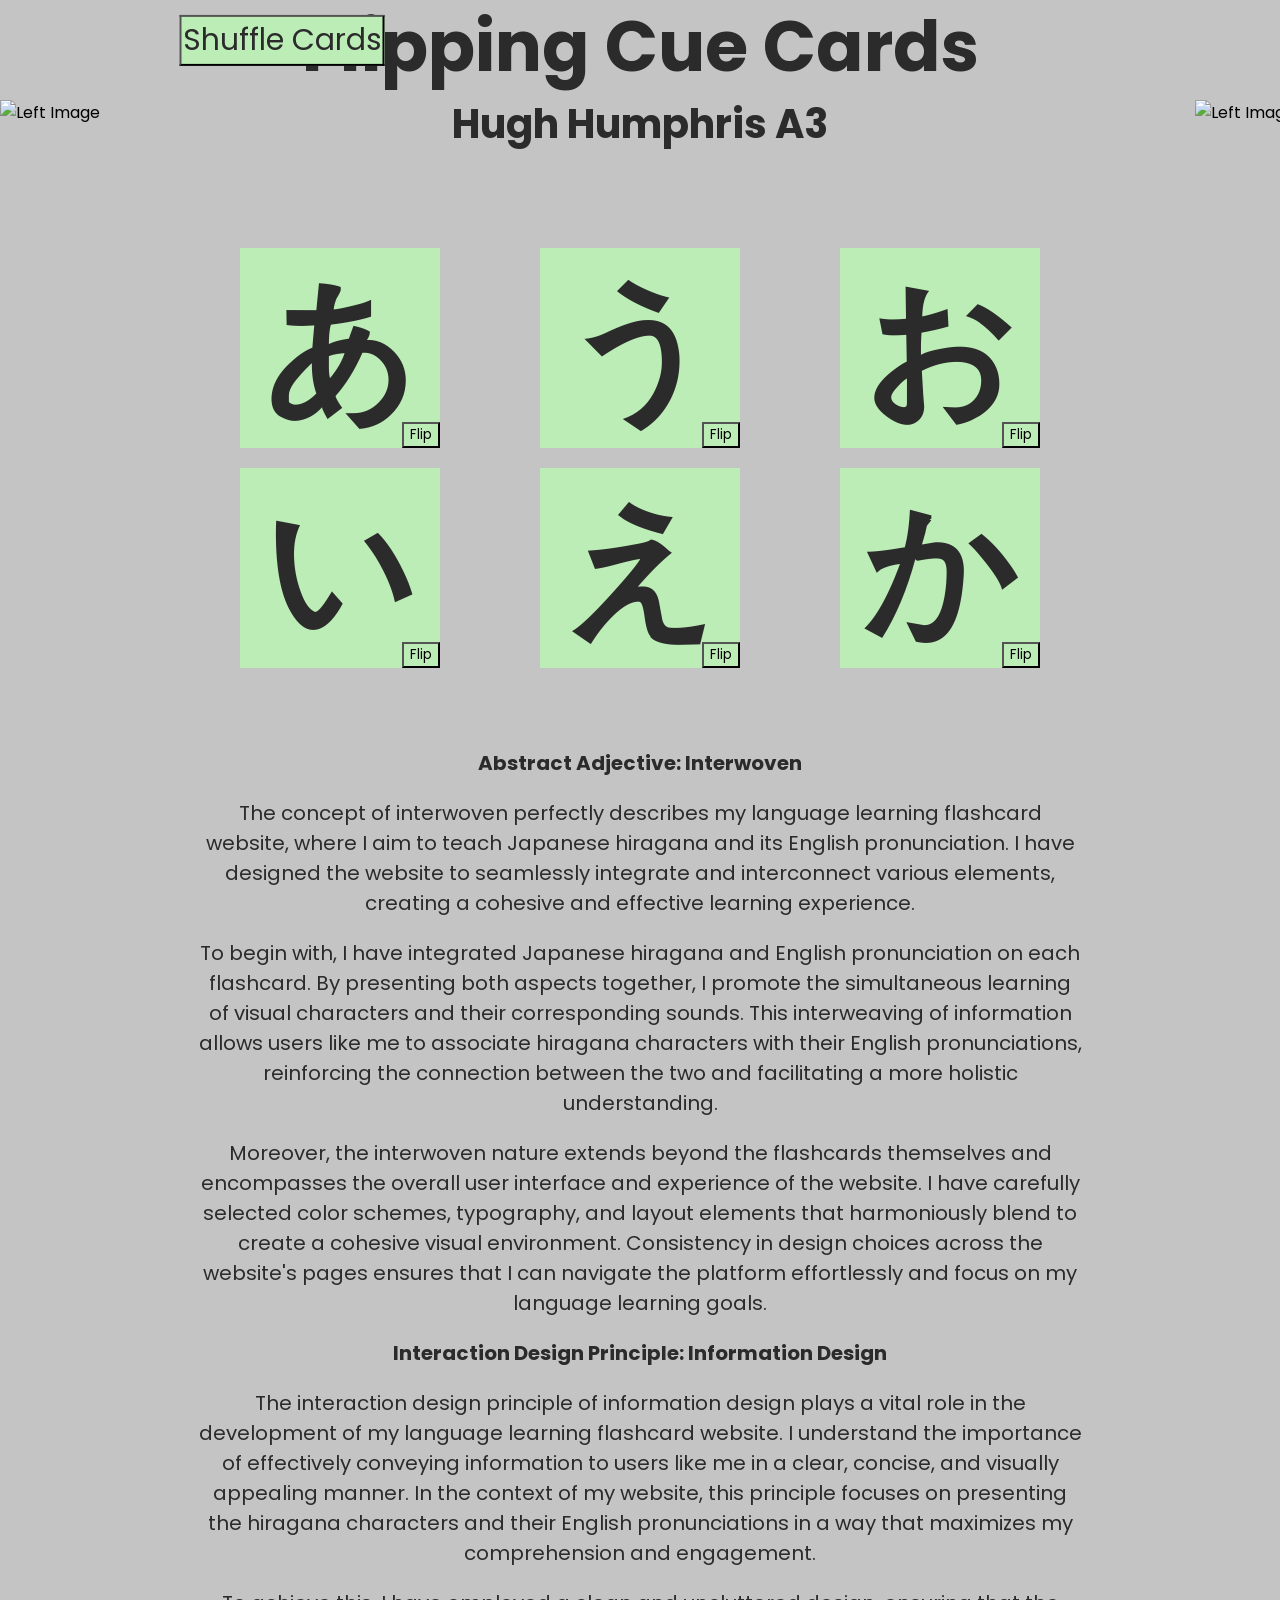
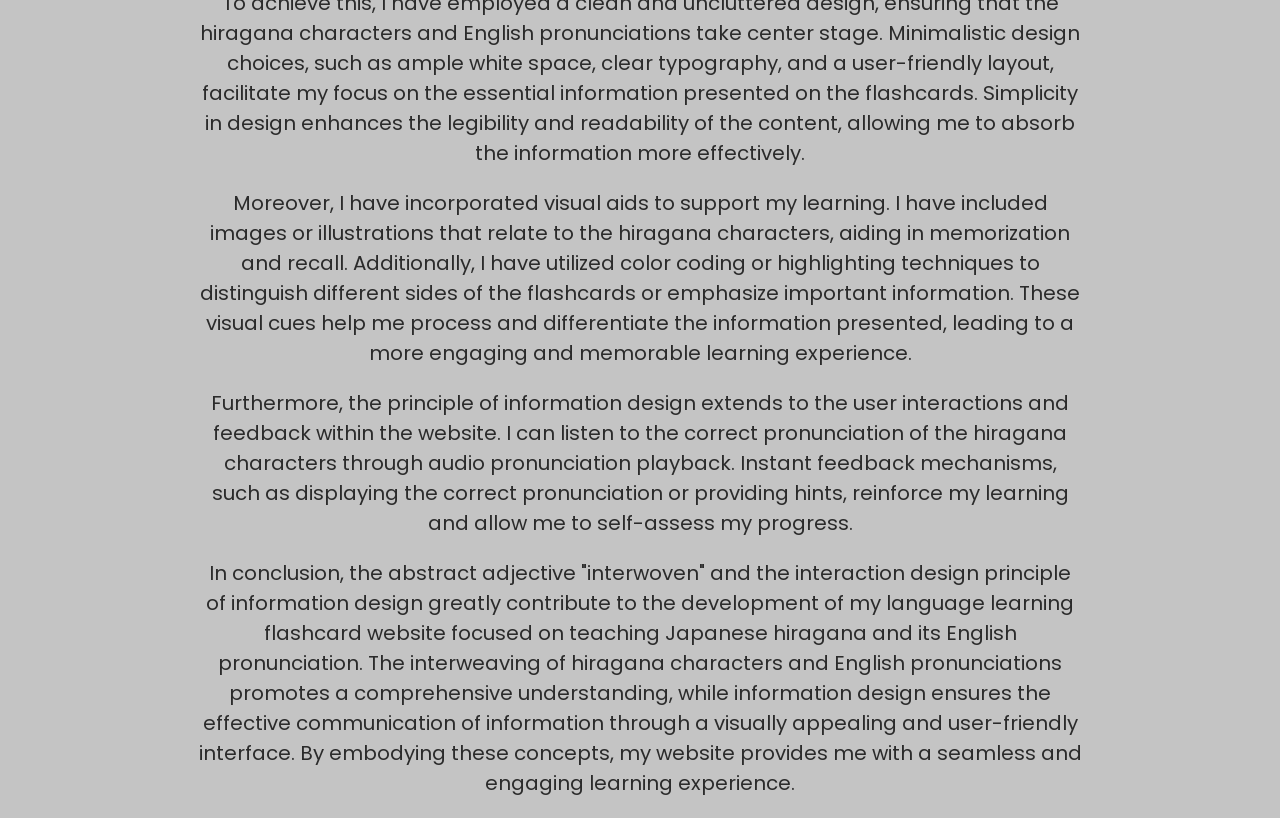
==== index.html @ 1605b075 "Add files via upload" ====
<!DOCTYPE html>
<html>
<head>
  <title>Flipping Cue Cards</title>
  <link rel="stylesheet" type="text/css" href="style.css">
  <link href="https://fonts.googleapis.com/css2?family=Poppins:wght@300;400;500;600;700&display=swap" rel="stylesheet">
</head>
<body>
  <h1 class="title">Flipping Cue Cards</h1>
  <h2 class="subtitle">Hugh Humphris A3</h2>
  <div class="container">
    <div class="column">
      <div class="card">
        <div class="front">
          <h1>あ</h1>
          <button class="showAnswerButton" onclick="flipCard(this)">Flip</button>
        </div>
        <div class="back">
          <h2>A</h2>
          <p>“ah”	Soft A sound, as the “a” in “father.”</p>
          <button class="showAnswerButton" onclick="flipCard(this)">Flip</button>
        </div>
      </div>
      <div class="card">
        <div class="front">
          <h1>い</h1>
          <button class="showAnswerButton" onclick="flipCard(this)">Flip</button>
        </div>
        <div class="back">
          <h2>i </h2>
          <p>“ee”	Long E sound, “ee” in “meet.”</p>
          <button class="showAnswerButton" onclick="flipCard(this)">Flip</button>
        </div>
      </div>
    </div>
    <div class="column">
      <div class="card">
        <div class="front">
          <h1>う</h1>
          <button class="showAnswerButton" onclick="flipCard(this)">Flip</button>
        </div>
        <div class="back">
          <h2>U</h2>
          <p>“oo”	Double O sound, as the “oo” in “boot.”</p>
          <button class="showAnswerButton" onclick="flipCard(this)">Flip</button>
        </div>
      </div>
      <div class="card">
        <div class="front">
          <h1>え</h1>
          <button class="showAnswerButton" onclick="flipCard(this)">Flip</button>
        </div>
        <div class="back">
          <h2>E</h2>
          <p>“eh”	Short E sound</p>
          <button class="showAnswerButton" onclick="flipCard(this)">Flip</button>
        </div>
      </div>
    </div>
    <div class="column">
      <div class="card">
        <div class="front">
          <h1>お</h1>
          <button class="showAnswerButton" onclick="flipCard(this)">Flip</button>
        </div>
        <div class="back">
          <h2>O</h2>
          <p>“oh”	Long O sound, as the “o” in “boat.”</p>
          <button class="showAnswerButton" onclick="flipCard(this)">Flip</button>
        </div>
      </div>
    
      <div class="card">
        <div class="front">
          <h1>か</h1>
          <button class="showAnswerButton" onclick="flipCard(this)">Flip</button>
        </div>
        <div class="back">
          <h2>KA</h2>
          <p>“kah”	“Ca” in “cause”</p>
          <button class="showAnswerButton" onclick="flipCard(this)">Flip</button>
        </div>
      </div>
    </div>
  </div>
  <button id="shuffleButton">Shuffle Cards</button>

  <!-- images were not apearing so i send them to a private discord server and then used the links to show the image-->
  <img id="left-image" src="https://media.discordapp.net/attachments/973468025489608704/1110389261364121600/BamboL.png?width=153&height=674" alt="Left Image">
  <img id="right-image" src="https://cdn.discordapp.com/attachments/973468025489608704/1112975078024564776/BamboR.png" alt="Left Image">

  <p>
    <strong>Abstract Adjective: Interwoven</strong>
  </p>
  
  <p>
    The concept of interwoven perfectly describes my language learning flashcard website, where I aim to teach Japanese hiragana and its English pronunciation. I have designed the website to seamlessly integrate and interconnect various elements, creating a cohesive and effective learning experience.
  </p>
  
  <p>
    To begin with, I have integrated Japanese hiragana and English pronunciation on each flashcard. By presenting both aspects together, I promote the simultaneous learning of visual characters and their corresponding sounds. This interweaving of information allows users like me to associate hiragana characters with their English pronunciations, reinforcing the connection between the two and facilitating a more holistic understanding.
  </p>
  
  <p>
    Moreover, the interwoven nature extends beyond the flashcards themselves and encompasses the overall user interface and experience of the website. I have carefully selected color schemes, typography, and layout elements that harmoniously blend to create a cohesive visual environment. Consistency in design choices across the website's pages ensures that I can navigate the platform effortlessly and focus on my language learning goals.
  </p>
  
  <p>
    <strong>Interaction Design Principle: Information Design</strong>
  </p>
  
  <p>
    The interaction design principle of information design plays a vital role in the development of my language learning flashcard website. I understand the importance of effectively conveying information to users like me in a clear, concise, and visually appealing manner. In the context of my website, this principle focuses on presenting the hiragana characters and their English pronunciations in a way that maximizes my comprehension and engagement.
  </p>
  
  <p>
    To achieve this, I have employed a clean and uncluttered design, ensuring that the hiragana characters and English pronunciations take center stage. Minimalistic design choices, such as ample white space, clear typography, and a user-friendly layout, facilitate my focus on the essential information presented on the flashcards. Simplicity in design enhances the legibility and readability of the content, allowing me to absorb the information more effectively.
  </p>
  
  <p>
    Moreover, I have incorporated visual aids to support my learning. I have included images or illustrations that relate to the hiragana characters, aiding in memorization and recall. Additionally, I have utilized color coding or highlighting techniques to distinguish different sides of the flashcards or emphasize important information. These visual cues help me process and differentiate the information presented, leading to a more engaging and memorable learning experience.
  </p>
  
  <p>
    Furthermore, the principle of information design extends to the user interactions and feedback within the website. I can listen to the correct pronunciation of the hiragana characters through audio pronunciation playback. Instant feedback mechanisms, such as displaying the correct pronunciation or providing hints, reinforce my learning and allow me to self-assess my progress.
  </p>
  
  <p>
    In conclusion, the abstract adjective "interwoven" and the interaction design principle of information design greatly contribute to the development of my language learning flashcard website focused on teaching Japanese hiragana and its English pronunciation. The interweaving of hiragana characters and English pronunciations promotes a comprehensive understanding, while information design ensures the effective communication of information through a visually appealing and user-friendly interface. By embodying these concepts, my website provides me with a seamless and engaging learning experience.
  </p>
  
  
  <script src="script.js"></script>
 
</body>
</html>
---- style.css ----
.title {
  font-size: 70px;
  color: #2b2b2b;
  font-family: 'Poppins', sans-serif;
}
.subtitle {
  font-size: 40px;
  color: #2b2b2b;
  font-family: 'Poppins', sans-serif;
}

h1 {
  text-align: center;
  font-size: 150px;
  display: flex;
  justify-content: center;
  align-items: center;
  line-height: 0.01; 
}


p {
  color: #2b2b2b;
  text-align: center;
  font-size: 20px;
  padding: 0 15%;
}


  .title, .subtitle {
    text-align: center;
  }
  body {
    background-color: #c4c4c4;
    font-family: 'Poppins', sans-serif;
  }
  
  .container {
    display: flex;
    justify-content: center;
    align-items: center;
    height: 60vh;
  }

  
  .column {
    display: flex;
    flex-direction: column;
    justify-content: center;
    align-items: center;
    margin: 0 50px;
  }

  .card {
    width: 200px;
    height: 200px;
    perspective: 1000px;
    margin: 10px 0;
    text-align: center;
    color: #2b2b2b;
    position: relative;
  }
  
  .front, .back {
    position: absolute;
    width: 100%;
    height: 100%;
    backface-visibility: hidden;
    transition: transform 0.6s;
  }
  
  .front {
    background-color: #bcedb6;
    transform: rotateY(0deg);
  }
  
  .back {
    background-color: #709fb0;
    transform: rotateY(180deg);
    position: absolute; /* Add this line to position the back side */
    top: 0;
    left: 0;
  }
  .flipped .front {
    transform: rotateY(180deg);
  }
  
  
  .flipped .back {
    transform: rotateY(0deg);
  }

  #shuffleButton {
    font-family: 'Poppins', sans-serif;
    font-size: 30px;
    padding: 1px 1px;
    background-color: #bcedb6;
    color: #2b2b2b;
    position: fixed;
    top: 20px;
    left: 200px;
    transform: translate(-10%, -10%);
    z-index: 999;
  }
 
  

  .showAnswerButton {
    font-family: 'Poppins', sans-serif;
    position: absolute;
    bottom: 0; 
    right: 0; 
    background-color: transparent;
  }


  /*
  Card Flipping Inspiration:
  Video Tutorial: https://www.youtube.com/watch?v=Lc6wyl1KdOc
  Author: [Coding Journey]
  */

  #left-image {
    position: fixed;
    left: 0;
    top: 100px;
    z-index: -1; /* Ensures the image stays behind everything else */
  }

  #right-image {
    position: fixed;
    right: -15px;
    top: 100px;
    z-index: -1; /* Ensures the image stays behind everything else */
  }
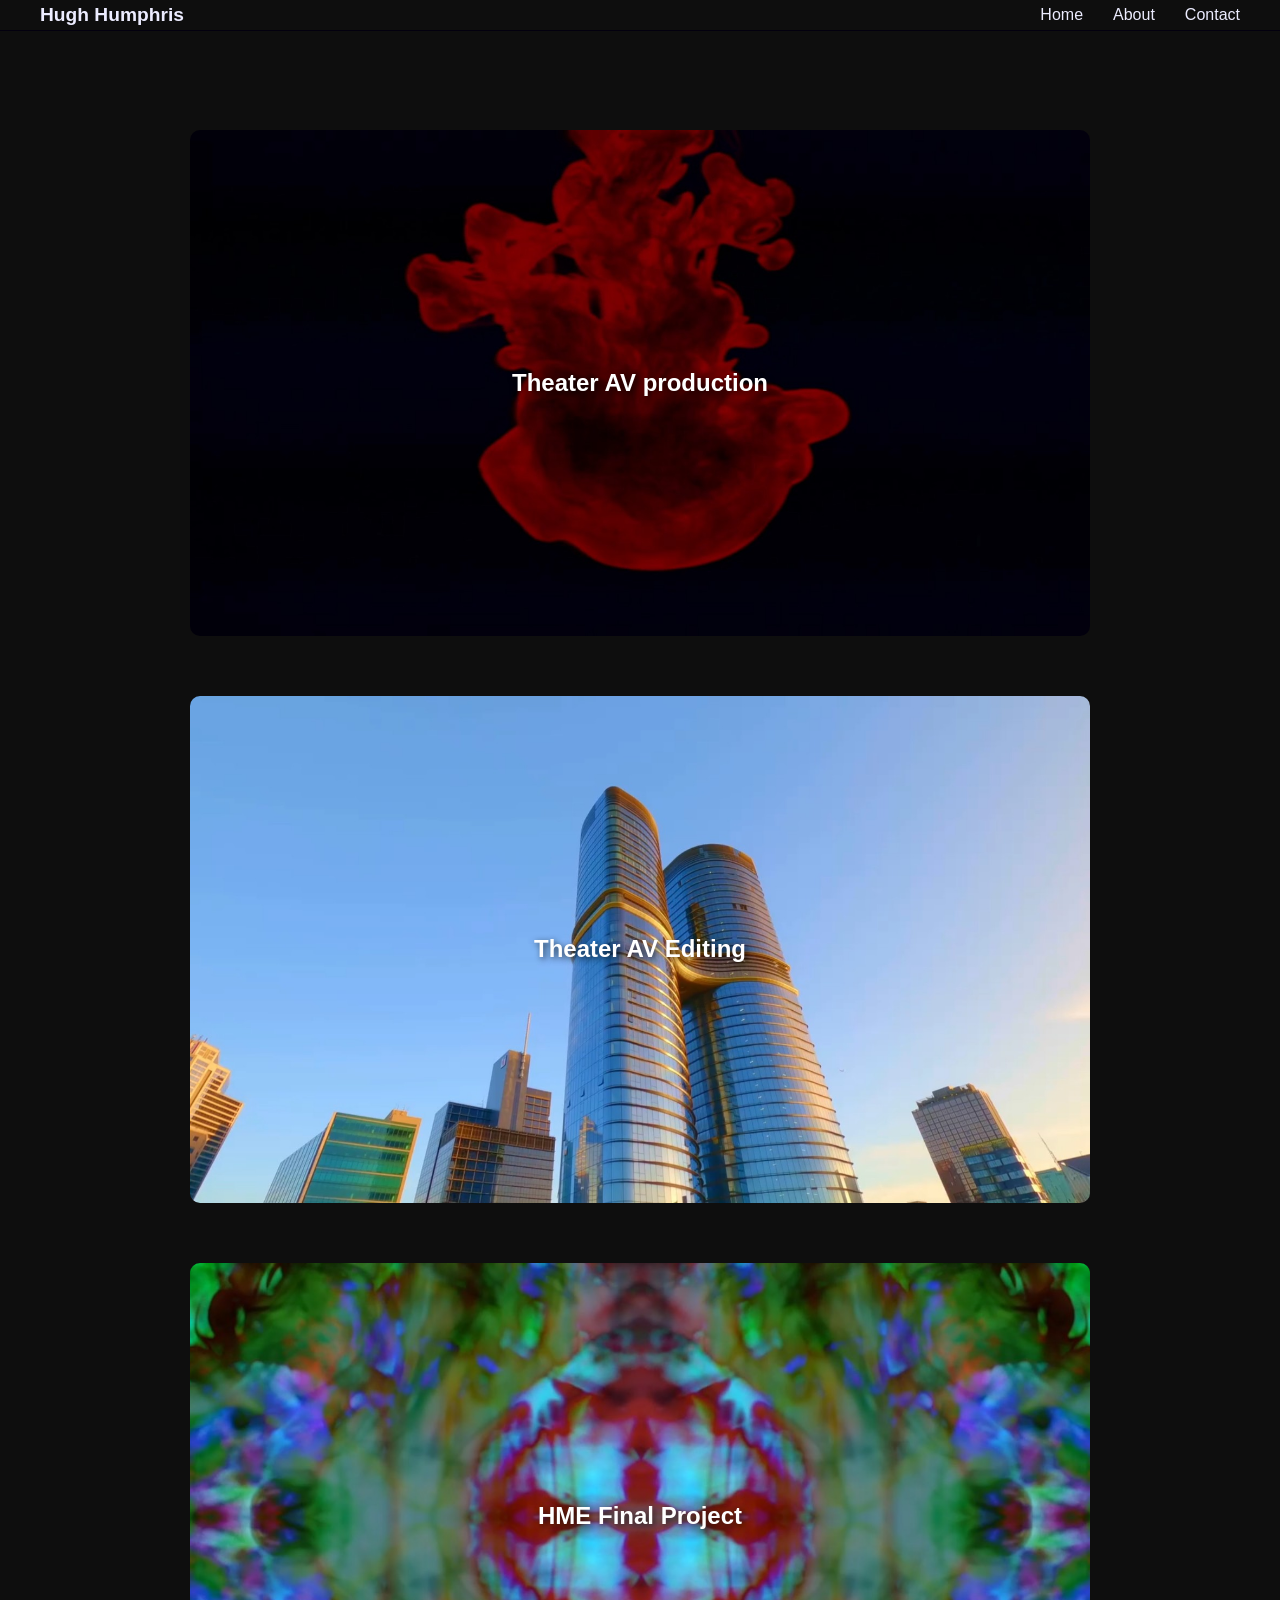
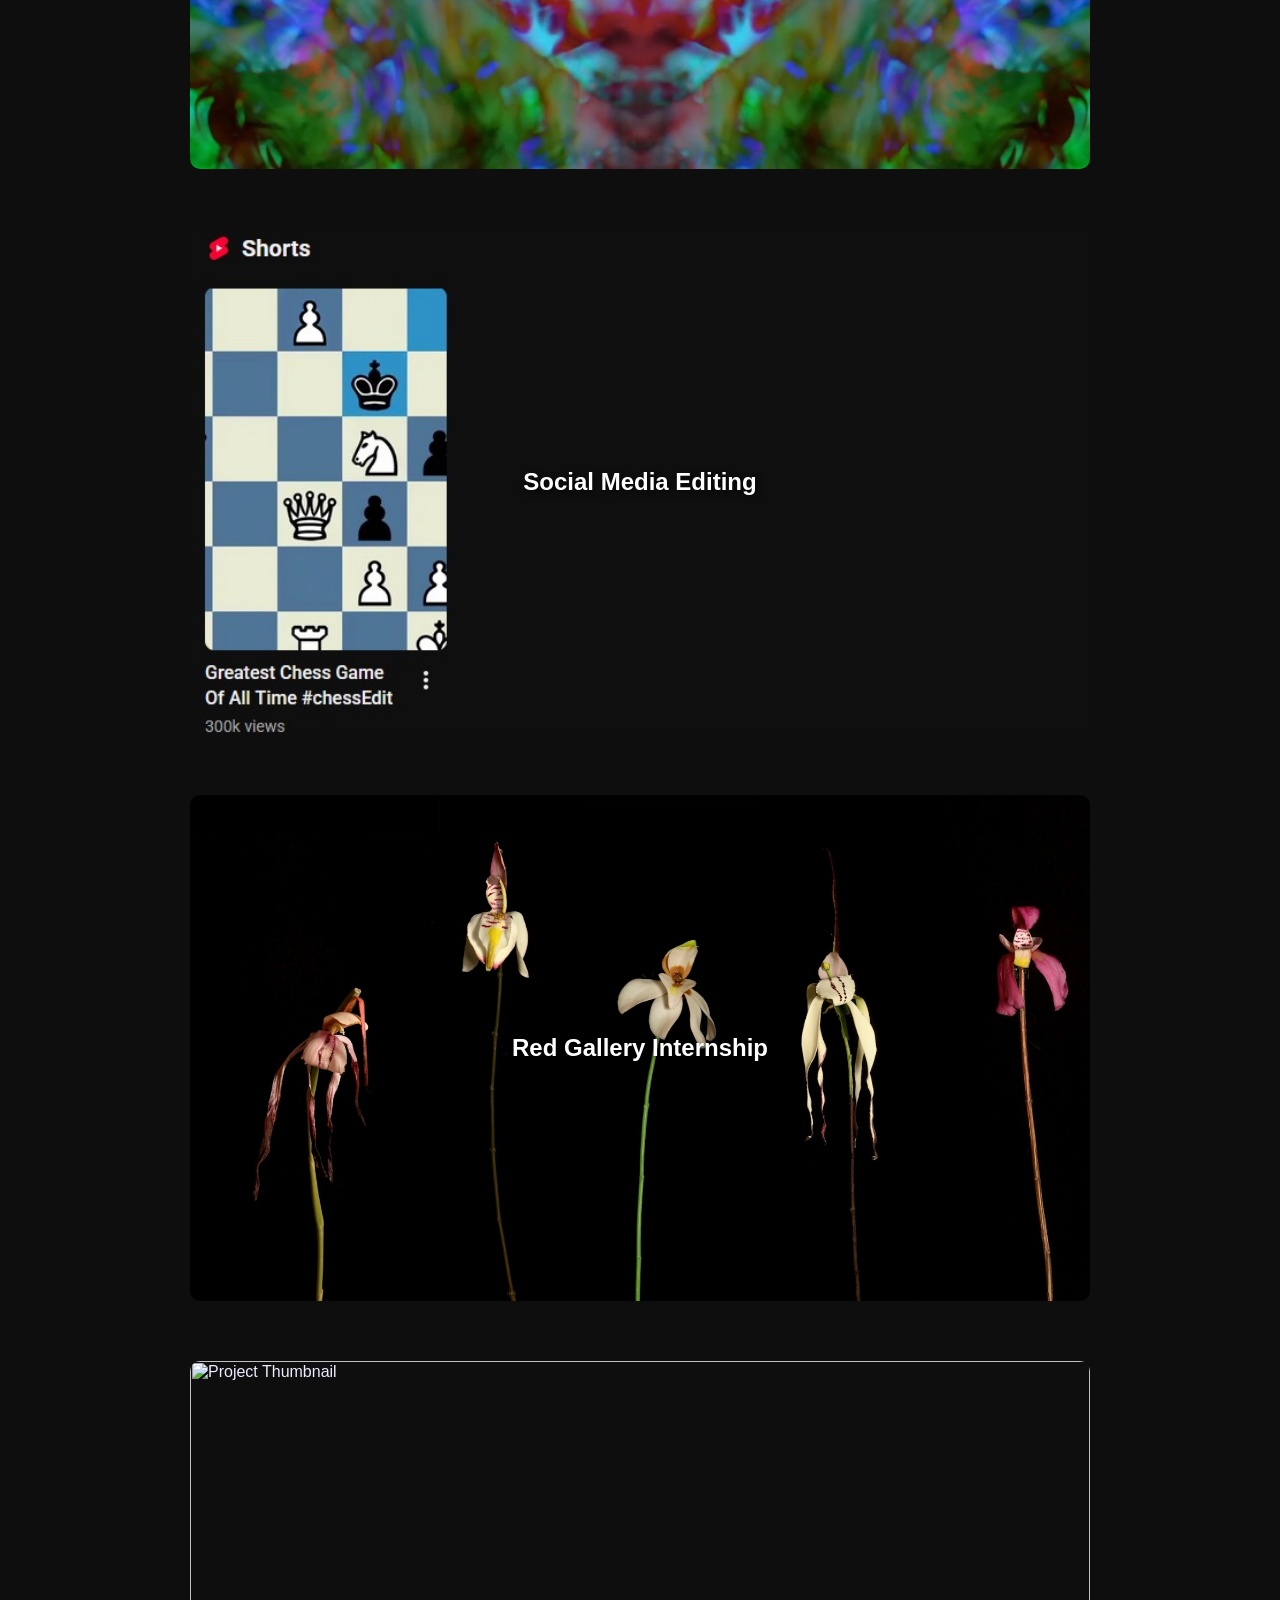
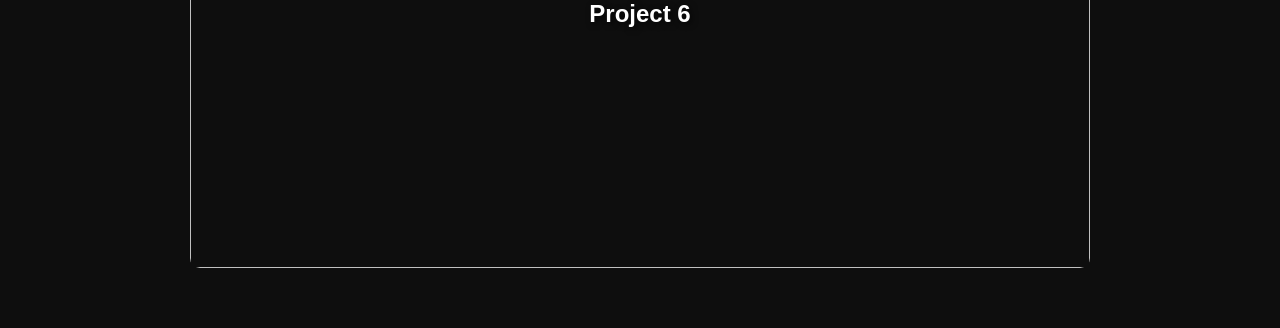
==== commit 9af88328: "Add files via upload" ====
--- a/index.html
+++ b/index.html
@@ -1,136 +1,128 @@
-<!DOCTYPE html>
-<html>
-<head>
-  <title>Flipping Cue Cards</title>
-  <link rel="stylesheet" type="text/css" href="style.css">
-  <link href="https://fonts.googleapis.com/css2?family=Poppins:wght@300;400;500;600;700&display=swap" rel="stylesheet">
-</head>
-<body>
-  <h1 class="title">Flipping Cue Cards</h1>
-  <h2 class="subtitle">Hugh Humphris A3</h2>
-  <div class="container">
-    <div class="column">
-      <div class="card">
-        <div class="front">
-          <h1>あ</h1>
-          <button class="showAnswerButton" onclick="flipCard(this)">Flip</button>
-        </div>
-        <div class="back">
-          <h2>A</h2>
-          <p>“ah”	Soft A sound, as the “a” in “father.”</p>
-          <button class="showAnswerButton" onclick="flipCard(this)">Flip</button>
-        </div>
-      </div>
-      <div class="card">
-        <div class="front">
-          <h1>い</h1>
-          <button class="showAnswerButton" onclick="flipCard(this)">Flip</button>
-        </div>
-        <div class="back">
-          <h2>i </h2>
-          <p>“ee”	Long E sound, “ee” in “meet.”</p>
-          <button class="showAnswerButton" onclick="flipCard(this)">Flip</button>
-        </div>
-      </div>
-    </div>
-    <div class="column">
-      <div class="card">
-        <div class="front">
-          <h1>う</h1>
-          <button class="showAnswerButton" onclick="flipCard(this)">Flip</button>
-        </div>
-        <div class="back">
-          <h2>U</h2>
-          <p>“oo”	Double O sound, as the “oo” in “boot.”</p>
-          <button class="showAnswerButton" onclick="flipCard(this)">Flip</button>
-        </div>
-      </div>
-      <div class="card">
-        <div class="front">
-          <h1>え</h1>
-          <button class="showAnswerButton" onclick="flipCard(this)">Flip</button>
-        </div>
-        <div class="back">
-          <h2>E</h2>
-          <p>“eh”	Short E sound</p>
-          <button class="showAnswerButton" onclick="flipCard(this)">Flip</button>
-        </div>
-      </div>
-    </div>
-    <div class="column">
-      <div class="card">
-        <div class="front">
-          <h1>お</h1>
-          <button class="showAnswerButton" onclick="flipCard(this)">Flip</button>
-        </div>
-        <div class="back">
-          <h2>O</h2>
-          <p>“oh”	Long O sound, as the “o” in “boat.”</p>
-          <button class="showAnswerButton" onclick="flipCard(this)">Flip</button>
-        </div>
-      </div>
-    
-      <div class="card">
-        <div class="front">
-          <h1>か</h1>
-          <button class="showAnswerButton" onclick="flipCard(this)">Flip</button>
-        </div>
-        <div class="back">
-          <h2>KA</h2>
-          <p>“kah”	“Ca” in “cause”</p>
-          <button class="showAnswerButton" onclick="flipCard(this)">Flip</button>
-        </div>
-      </div>
-    </div>
-  </div>
-  <button id="shuffleButton">Shuffle Cards</button>
-
-  <!-- images were not apearing so i send them to a private discord server and then used the links to show the image-->
-  <img id="left-image" src="https://media.discordapp.net/attachments/973468025489608704/1110389261364121600/BamboL.png?width=153&height=674" alt="Left Image">
-  <img id="right-image" src="https://cdn.discordapp.com/attachments/973468025489608704/1112975078024564776/BamboR.png" alt="Left Image">
-
-  <p>
-    <strong>Abstract Adjective: Interwoven</strong>
-  </p>
-  
-  <p>
-    The concept of interwoven perfectly describes my language learning flashcard website, where I aim to teach Japanese hiragana and its English pronunciation. I have designed the website to seamlessly integrate and interconnect various elements, creating a cohesive and effective learning experience.
-  </p>
-  
-  <p>
-    To begin with, I have integrated Japanese hiragana and English pronunciation on each flashcard. By presenting both aspects together, I promote the simultaneous learning of visual characters and their corresponding sounds. This interweaving of information allows users like me to associate hiragana characters with their English pronunciations, reinforcing the connection between the two and facilitating a more holistic understanding.
-  </p>
-  
-  <p>
-    Moreover, the interwoven nature extends beyond the flashcards themselves and encompasses the overall user interface and experience of the website. I have carefully selected color schemes, typography, and layout elements that harmoniously blend to create a cohesive visual environment. Consistency in design choices across the website's pages ensures that I can navigate the platform effortlessly and focus on my language learning goals.
-  </p>
-  
-  <p>
-    <strong>Interaction Design Principle: Information Design</strong>
-  </p>
-  
-  <p>
-    The interaction design principle of information design plays a vital role in the development of my language learning flashcard website. I understand the importance of effectively conveying information to users like me in a clear, concise, and visually appealing manner. In the context of my website, this principle focuses on presenting the hiragana characters and their English pronunciations in a way that maximizes my comprehension and engagement.
-  </p>
-  
-  <p>
-    To achieve this, I have employed a clean and uncluttered design, ensuring that the hiragana characters and English pronunciations take center stage. Minimalistic design choices, such as ample white space, clear typography, and a user-friendly layout, facilitate my focus on the essential information presented on the flashcards. Simplicity in design enhances the legibility and readability of the content, allowing me to absorb the information more effectively.
-  </p>
-  
-  <p>
-    Moreover, I have incorporated visual aids to support my learning. I have included images or illustrations that relate to the hiragana characters, aiding in memorization and recall. Additionally, I have utilized color coding or highlighting techniques to distinguish different sides of the flashcards or emphasize important information. These visual cues help me process and differentiate the information presented, leading to a more engaging and memorable learning experience.
-  </p>
-  
-  <p>
-    Furthermore, the principle of information design extends to the user interactions and feedback within the website. I can listen to the correct pronunciation of the hiragana characters through audio pronunciation playback. Instant feedback mechanisms, such as displaying the correct pronunciation or providing hints, reinforce my learning and allow me to self-assess my progress.
-  </p>
-  
-  <p>
-    In conclusion, the abstract adjective "interwoven" and the interaction design principle of information design greatly contribute to the development of my language learning flashcard website focused on teaching Japanese hiragana and its English pronunciation. The interweaving of hiragana characters and English pronunciations promotes a comprehensive understanding, while information design ensures the effective communication of information through a visually appealing and user-friendly interface. By embodying these concepts, my website provides me with a seamless and engaging learning experience.
-  </p>
-  
-  
-  <script src="script.js"></script>
- 
-</body>
-</html>
+<html lang="en">
+<head>
+    <meta charset="UTF-8" />
+    <meta name="viewport" content="width=device-width, initial-scale=1.0" />
+    <title>My Portfolio</title>
+    <link rel="stylesheet" href="style.css" />
+</head>
+
+<body>
+    <nav class="navbar">
+        <div class="nav-container">
+            <div class="nav-logo">Hugh Humphris</div>
+            <ul class="nav-links">
+                <li><a href="index.html">Home</a></li>
+                <li><a href="about.html">About</a></li>
+                <li><a href="contact.html">Contact</a></li>
+            </ul>
+        </div>
+    </nav>
+
+<div class="grid">
+    <div 
+        class="project"
+        data-title="Theater AV production"
+         data-video-embed="https://youtu.be/Aye2OkbFlcY"
+        data-description="I developed original visual assets by filming ink drops in a fish tank, then isolating layers in post-production to shape depth and movement. Using varied blending modes and detailed color grading, I transformed the raw organic footage into unique, immersive visuals designed to enhance atmosphere and support live performance storytelling."
+        data-gallery="images/thumbnail2.jpg"
+    >
+        <img src="images/thumbnail2.jpg" alt="Project Thumbnail" />
+        <video src="videos/preview2.mp4" muted loop></video>
+        <div class="project-title">Theater AV production</div>
+    </div>
+
+    <div
+        class="project"
+        data-title="Theater AV Editing"
+        data-video-embed="https://youtu.be/-VkEMQDjhpI"
+        data-description="I created hyperlapse footage, which is essentially moving timelapse, then used frame-by-frame animation with generative AI to create the morphing image effect. The drone footage was shot in collaboration with University students. The morphing architecture was designed to illustrate how people with BPD can experience the world through a different lens, and the process of learning to accept that perspective, use it as empowerment, and make peace with it."
+        data-gallery="images/thumbnail3.jpg"
+    >
+        <img src="images/thumbnail3.jpg" alt="Project Thumbnail" />
+        <video src="videos/preview3.mp4" muted loop></video>
+        <div class="project-title">Theater AV Editing</div>
+    </div>
+
+    <div
+        class="project"
+        data-title="HME Final Project"
+        data-video-embed="https://youtu.be/qaJElKe64Ao"
+        data-description="Detailed explanation of this project goes here."
+        data-gallery="images/thumbnail1.jpg"
+    >
+        <img src="images/thumbnail1.jpg" alt="Project Thumbnail" />
+        <video src="videos/preview1.mp4" muted loop></video>
+        <div class="project-title">HME Final Project</div>
+    </div>
+
+    <div
+        class="project"
+        data-title="Social Media Editing"
+        data-video="videos/preview4.mp4"
+        data-description="Detailed explanation of this project goes here."
+        data-gallery="images/thumbnail4.jpg"
+    >
+        <img src="images/thumbnail4.jpg" alt="Project Thumbnail" />
+        <video src="videos/preview4.mp4" muted loop></video>
+        <div class="project-title">Social Media Editing</div>
+    </div>
+
+    <div
+        class="project"
+        data-title="Red Gallery Internship"
+        data-video="videos/preview5.mp4"
+        data-description="Detailed explanation of this project goes here."
+        data-gallery="images/thumbnail5.jpg"
+    >
+        <img src="images/thumbnail5.jpg" alt="Project Thumbnail" />
+        <video src="videos/preview5.mp4" muted loop></video>
+        <div class="project-title">Red Gallery Internship</div>
+    </div>
+
+    <div
+        class="project"
+        data-title="Project 6"
+        data-video="videos/preview6.mp4"
+        data-description="Detailed explanation of this project goes here."
+        data-gallery="images/thumbnail5.jpg"
+    >
+        <img src="images/thumbnail6.jpg" alt="Project Thumbnail" />
+        <video src="videos/preview6.mp4" muted loop></video>
+        <div class="project-title">Project 6</div>
+    </div>
+</div>
+
+<div id="project-modal" class="modal">
+    <div class="modal-content">
+        <button class="modal-close" onclick="closeModal()">&times;</button>
+
+        <h2 id="modal-title"></h2>
+
+        <video id="modal-video" controls></video>
+        <iframe
+            id="modal-video-embed"
+            title="Project video"
+            frameborder="0"
+            allow="accelerometer; autoplay; clipboard-write; encrypted-media; gyroscope; picture-in-picture; web-share"
+            referrerpolicy="strict-origin-when-cross-origin"
+            allowfullscreen
+        ></iframe>
+
+        <p id="modal-description"></p>
+
+        <div id="modal-gallery-section" class="modal-gallery-section" hidden>
+            <div id="modal-gallery" class="modal-gallery"></div>
+        </div>
+    </div>
+</div>
+
+<div id="image-lightbox" class="image-lightbox" aria-hidden="true">
+    <button class="image-lightbox-close" type="button" aria-label="Close image">&times;</button>
+    <img id="lightbox-image" src="" alt="Project image" />
+    <p id="lightbox-caption" hidden></p>
+</div>
+
+<script src="script.js"></script>
+
+</body>
+</html>
--- a/style.css
+++ b/style.css
@@ -1,137 +1,330 @@
-.title {
-  font-size: 70px;
-  color: #2b2b2b;
-  font-family: 'Poppins', sans-serif;
-}
-.subtitle {
-  font-size: 40px;
-  color: #2b2b2b;
-  font-family: 'Poppins', sans-serif;
-}
-
-h1 {
-  text-align: center;
-  font-size: 150px;
-  display: flex;
-  justify-content: center;
-  align-items: center;
-  line-height: 0.01; 
-}
-
-
-p {
-  color: #2b2b2b;
-  text-align: center;
-  font-size: 20px;
-  padding: 0 15%;
-}
-
-
-  .title, .subtitle {
+body {
+    margin: 0;
+    font-family: Arial, sans-serif;
+    background: #0e0e0e;
+    color: #ececff;
+    padding-top: 70px;
+}
+
+.navbar {
+    position: fixed;
+    top: 0;
+    left: 0;
+    width: 100%;
+    height: 30px;
+    background: #0e0e0e;
+    z-index: 1000;
+    border-bottom: 1px solid #03000f;
+}
+
+.nav-container {
+    max-width: 1400px;
+    margin: 0 auto;
+    height: 100%;
+    padding: 0 40px;
+    display: flex;
+    align-items: center;
+    justify-content: space-between;
+}
+
+.nav-logo {
+    font-size: 1.2rem;
+    font-weight: bold;
+    color: #ececff;
+}
+
+.nav-links {
+    list-style: none;
+    display: flex;
+    gap: 30px;
+    margin: 0;
+    padding: 0;
+}
+
+.nav-links a {
+    color: #ececff;
+    text-decoration: none;
+    font-size: 1rem;
+    position: relative;
+}
+
+.nav-links a::after {
+    content: '';
+    position: absolute;
+    left: 0;
+    bottom: -6px;
+    width: 0;
+    height: 2px;
+    background: #000000;
+    transition: width 0.3s ease;
+}
+
+.nav-links a:hover::after {
+    width: 100%;
+}
+
+
+header {
+    padding: 40px 20px 20px 20px;
     text-align: center;
-  }
-  body {
-    background-color: #c4c4c4;
-    font-family: 'Poppins', sans-serif;
-  }
-  
-  .container {
-    display: flex;
+    font-size: 3rem;
+    font-weight: bold;
+}
+
+.grid {
+    display: grid;
+    grid-template-columns: repeat(2, minmax(280px, 600px));
+    justify-content: center;
+    column-gap: 40px;
+    row-gap: 60px;
+    padding: 60px 40px;
+}
+
+.project {
+    position: relative;
+    width: 100%;
+    aspect-ratio: 16 / 9;
+    overflow: hidden;
+    border-radius: 10px;
+    cursor: pointer;
+    transition: transform 0.3s ease;
+}
+
+.project:hover {
+    transform: scale(1.05);
+}
+
+.project img,
+.project video {
+    position: absolute;
+    top: 0;
+    left: 0;
+    width: 100%;
+    height: 100%;
+    object-fit: cover;
+    display: block;
+}
+
+.project video {
+    opacity: 0;
+    transition: opacity 0.3s ease;
+    z-index: 2;
+    background: #000;
+}
+
+.project:hover video {
+    opacity: 1;
+}
+
+.project-title {
+    position: absolute;
+    top: 50%;
+    left: 50%;
+    transform: translate(-50%, -50%);
+    font-size: 1.5rem;
+    font-weight: bold;
+    color: #fff;
+    text-align: center;
+    pointer-events: none;
+    text-shadow: 2px 2px 6px rgba(0,0,0,0.7);
+    transition: opacity 1s ease;
+    z-index: 3;
+}
+
+.project:hover .project-title {
+    opacity: 0;
+}
+
+.modal {
+    position: fixed;
+    inset: 0;
+    background: rgba(0, 0, 0, 0.85);
+    display: none;
     justify-content: center;
     align-items: center;
-    height: 60vh;
-  }
-
-  
-  .column {
+    z-index: 2000;
+}
+
+.modal.active {
     display: flex;
-    flex-direction: column;
-    justify-content: center;
-    align-items: center;
-    margin: 0 50px;
-  }
-
-  .card {
-    width: 200px;
-    height: 200px;
-    perspective: 1000px;
-    margin: 10px 0;
-    text-align: center;
-    color: #2b2b2b;
-    position: relative;
-  }
-  
-  .front, .back {
-    position: absolute;
-    width: 100%;
-    height: 100%;
-    backface-visibility: hidden;
-    transition: transform 0.6s;
-  }
-  
-  .front {
-    background-color: #bcedb6;
-    transform: rotateY(0deg);
-  }
-  
-  .back {
-    background-color: #709fb0;
-    transform: rotateY(180deg);
-    position: absolute; /* Add this line to position the back side */
-    top: 0;
-    left: 0;
-  }
-  .flipped .front {
-    transform: rotateY(180deg);
-  }
-  
-  
-  .flipped .back {
-    transform: rotateY(0deg);
-  }
-
-  #shuffleButton {
-    font-family: 'Poppins', sans-serif;
-    font-size: 30px;
-    padding: 1px 1px;
-    background-color: #bcedb6;
-    color: #2b2b2b;
-    position: fixed;
-    top: 20px;
-    left: 200px;
-    transform: translate(-10%, -10%);
-    z-index: 999;
-  }
- 
-  
-
-  .showAnswerButton {
-    font-family: 'Poppins', sans-serif;
-    position: absolute;
-    bottom: 0; 
-    right: 0; 
-    background-color: transparent;
-  }
-
-
-  /*
-  Card Flipping Inspiration:
-  Video Tutorial: https://www.youtube.com/watch?v=Lc6wyl1KdOc
-  Author: [Coding Journey]
-  */
-
-  #left-image {
-    position: fixed;
-    left: 0;
-    top: 100px;
-    z-index: -1; /* Ensures the image stays behind everything else */
-  }
-
-  #right-image {
-    position: fixed;
-    right: -15px;
-    top: 100px;
-    z-index: -1; /* Ensures the image stays behind everything else */
-  }
-
-
+}
+
+.modal-content {
+    background: #111;
+    width: 84%;
+    max-width: 980px;
+    max-height: 80vh;
+    padding: 40px;
+    overflow-y: auto;
+    border-radius: 12px;
+    position: relative;
+}
+
+.modal-content h2 {
+    margin-top: 0;
+}
+
+.modal-content video {
+    width: 100%;
+    margin: 20px 0;
+    border-radius: 8px;
+}
+
+.modal-content iframe {
+    width: 100%;
+    aspect-ratio: 16 / 9;
+    margin: 20px 0;
+    border-radius: 8px;
+    border: 0;
+    display: none;
+    background: #000;
+}
+
+.modal-gallery-section {
+    margin-top: 24px;
+}
+
+.modal-gallery-section h3 {
+    margin: 0 0 12px 0;
+    font-size: 1.1rem;
+}
+
+.modal-gallery {
+    display: grid;
+    grid-template-columns: 1fr;
+    gap: 20px;
+}
+
+.gallery-item {
+    display: flex;
+    flex-direction: column;
+    gap: 10px;
+    align-items: center;
+}
+
+.gallery-thumb {
+    width: min(760px, 88%);
+    padding: 0;
+    border: 1px solid #2a2a2a;
+    border-radius: 8px;
+    background: #000;
+    overflow: hidden;
+    cursor: pointer;
+    transition: transform 0.2s ease, border-color 0.2s ease;
+}
+
+.gallery-thumb:hover {
+    transform: translateY(-2px);
+    border-color: #5a5a5a;
+}
+
+.gallery-thumb img {
+    display: block;
+    width: 100%;
+    aspect-ratio: 16 / 9;
+    object-fit: cover;
+}
+
+.gallery-caption {
+    margin: 0;
+    width: min(760px, 88%);
+    font-size: 0.95rem;
+    line-height: 1.4;
+    color: #c9c9d9;
+    text-align: center;
+}
+
+.modal-close {
+    position: absolute;
+    top: 15px;
+    right: 20px;
+    font-size: 2rem;
+    background: none;
+    border: none;
+    color: #fff;
+    cursor: pointer;
+}
+
+body.modal-open {
+    overflow: hidden;
+}
+
+.image-lightbox {
+    position: fixed;
+    inset: 0;
+    display: none;
+    justify-content: center;
+    align-items: center;
+    padding: 30px;
+    background: rgba(0, 0, 0, 0.92);
+    z-index: 3000;
+}
+
+.image-lightbox.active {
+    display: flex;
+}
+
+#lightbox-image {
+    max-width: min(1200px, 100%);
+    max-height: 90vh;
+    width: auto;
+    height: auto;
+    object-fit: contain;
+    border-radius: 10px;
+}
+
+.image-lightbox-close {
+    position: absolute;
+    top: 16px;
+    right: 20px;
+    font-size: 2rem;
+    background: none;
+    border: none;
+    color: #fff;
+    cursor: pointer;
+}
+
+#lightbox-caption {
+    position: absolute;
+    bottom: 18px;
+    left: 50%;
+    transform: translateX(-50%);
+    margin: 0;
+    max-width: min(900px, calc(100% - 40px));
+    text-align: center;
+    color: #ececff;
+    font-size: 1rem;
+    line-height: 1.4;
+}
+
+@media (max-width: 1320px) {
+    .grid {
+        grid-template-columns: minmax(280px, 900px);
+    }
+}
+
+@media (max-width: 760px) {
+    body {
+        padding-top: 80px;
+    }
+
+    .nav-container {
+        padding: 0 16px;
+    }
+
+    .nav-links {
+        gap: 16px;
+    }
+
+    .grid {
+        padding: 30px 16px;
+        row-gap: 28px;
+        column-gap: 0;
+    }
+
+    .modal-content {
+        width: calc(100% - 24px);
+        padding: 24px 16px;
+    }
+}
+
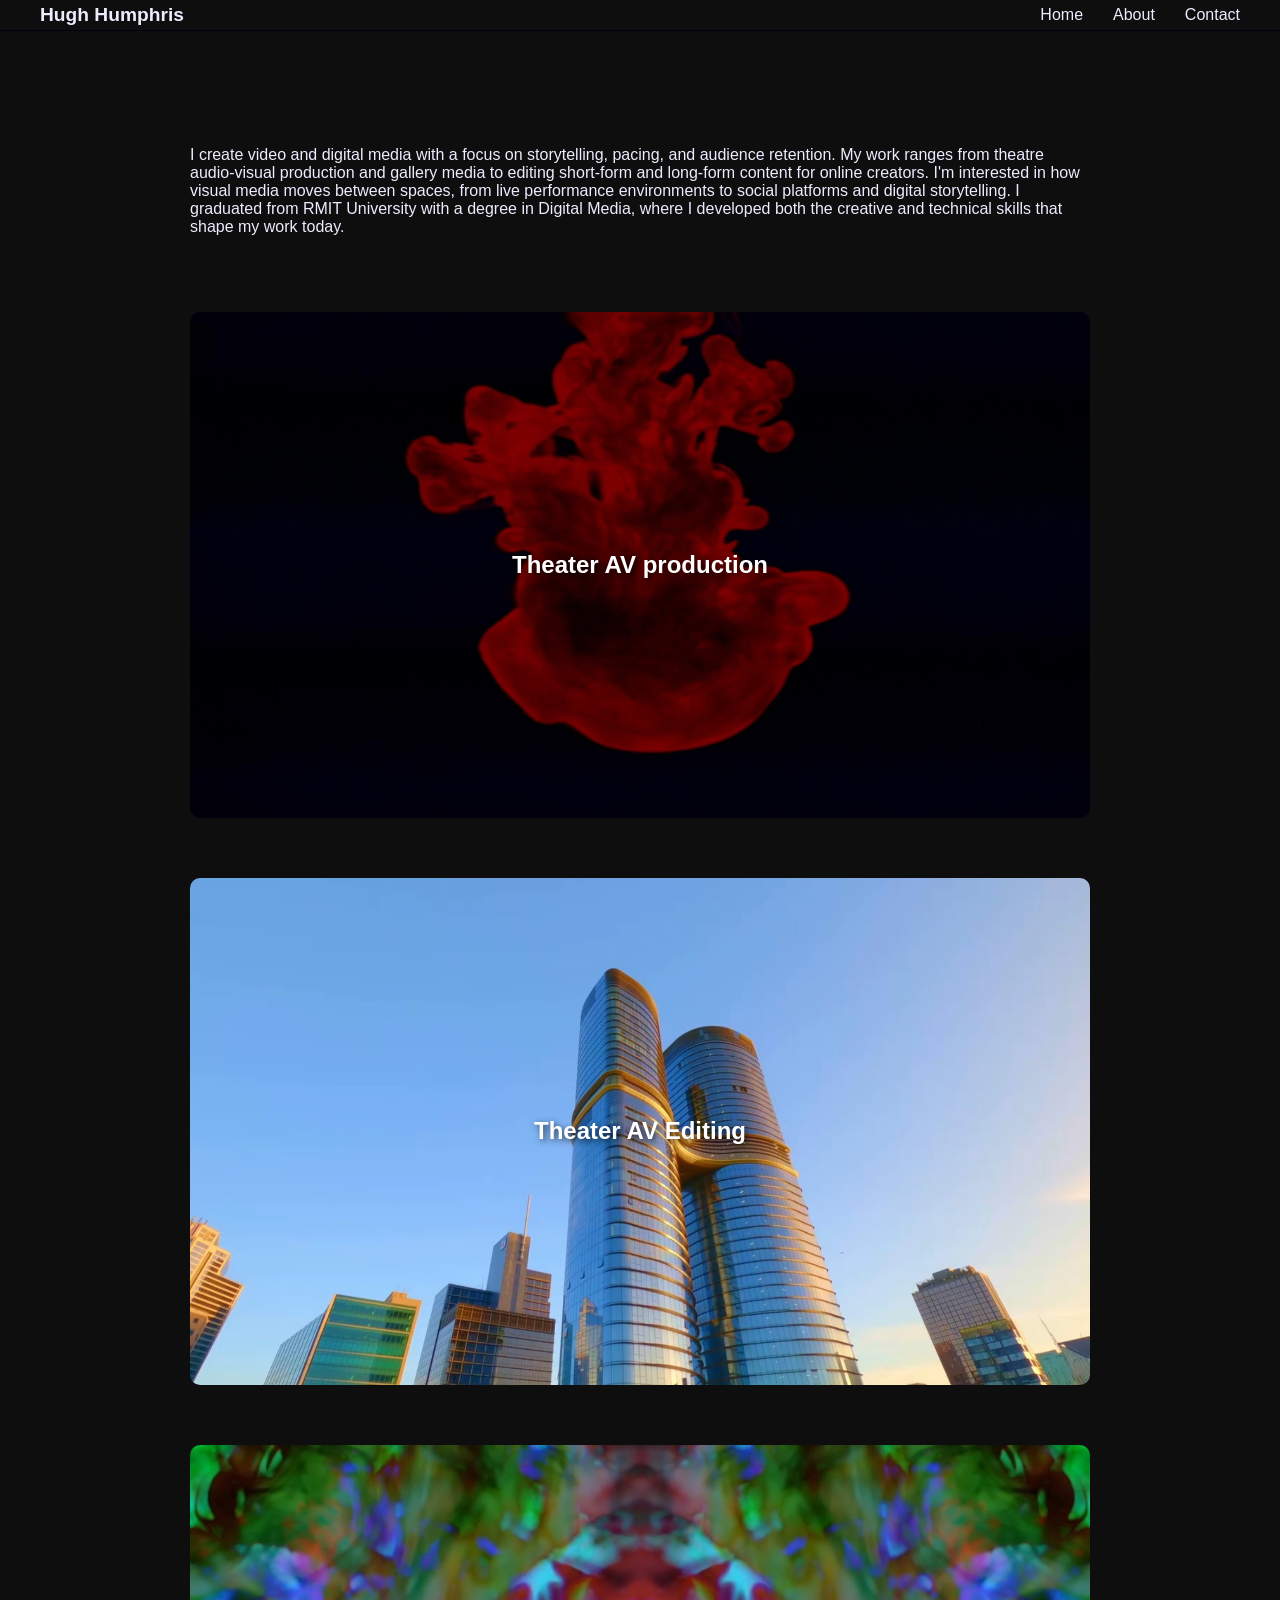
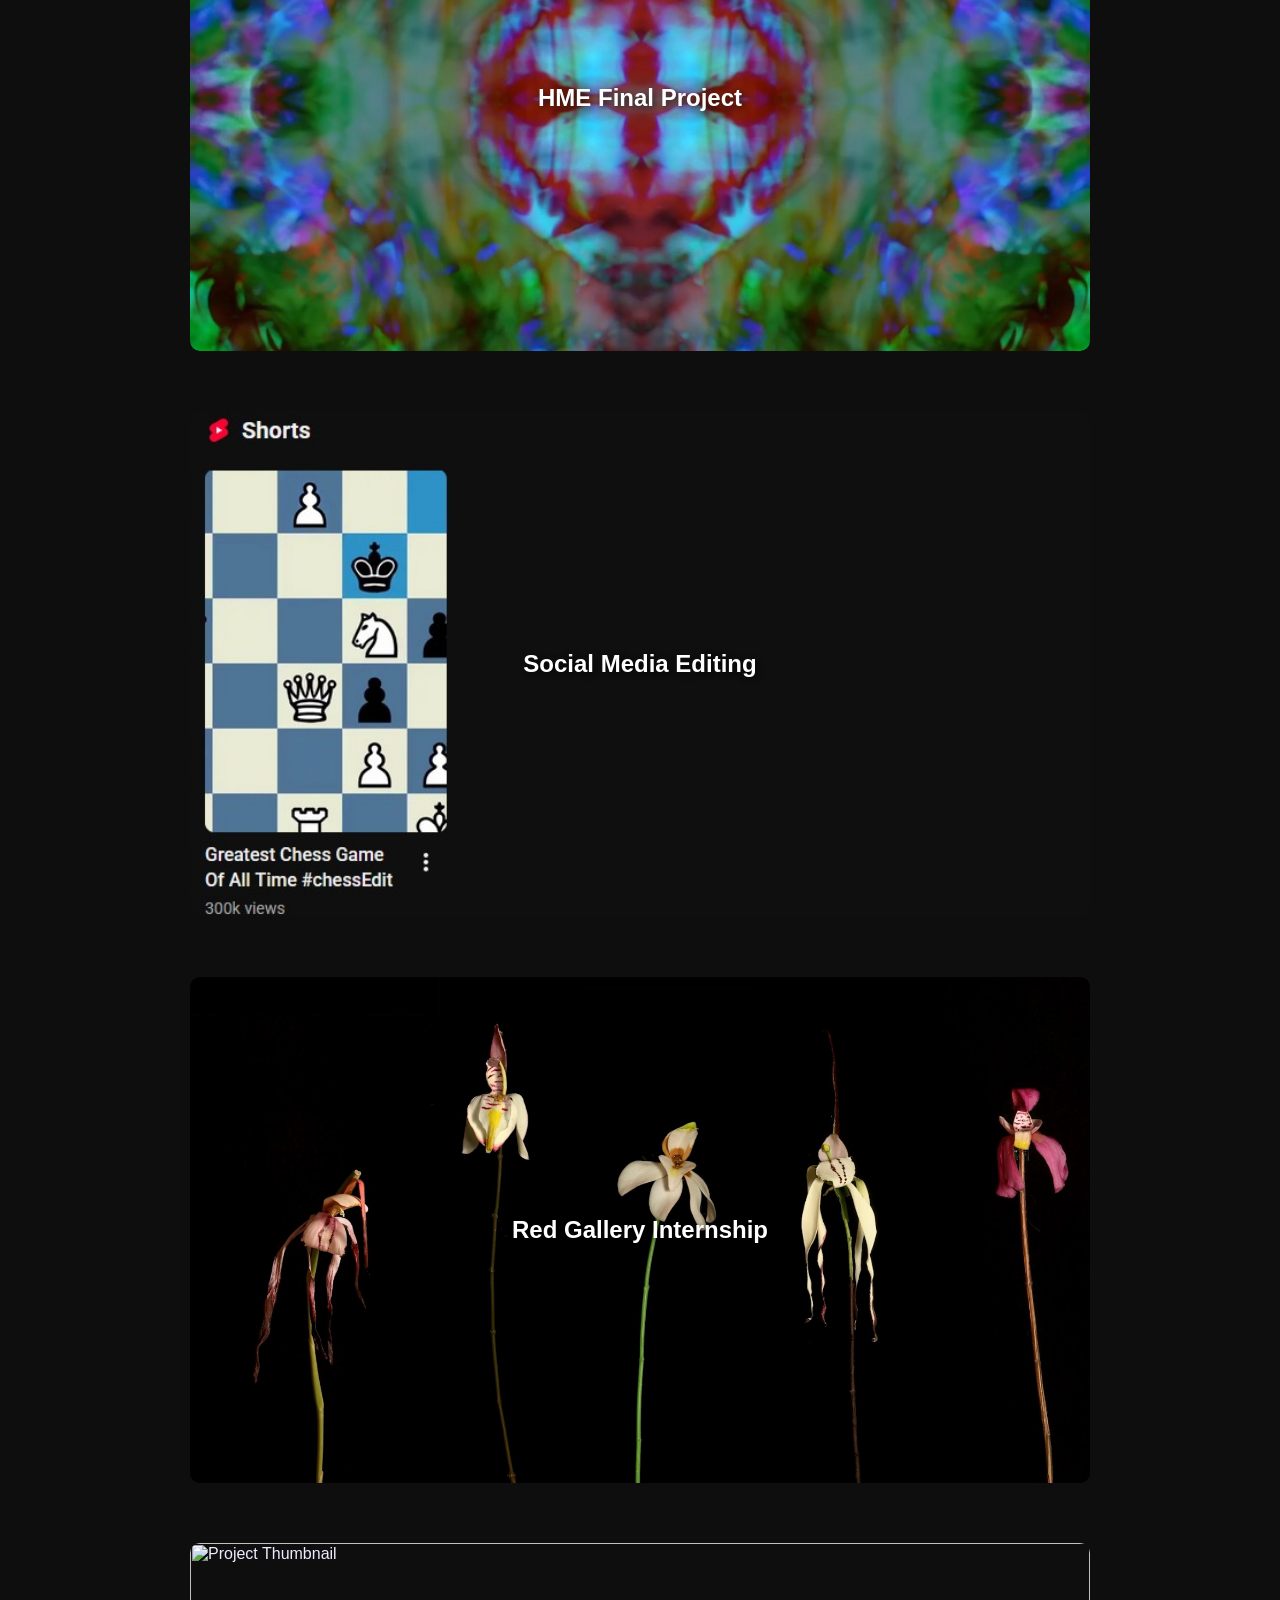
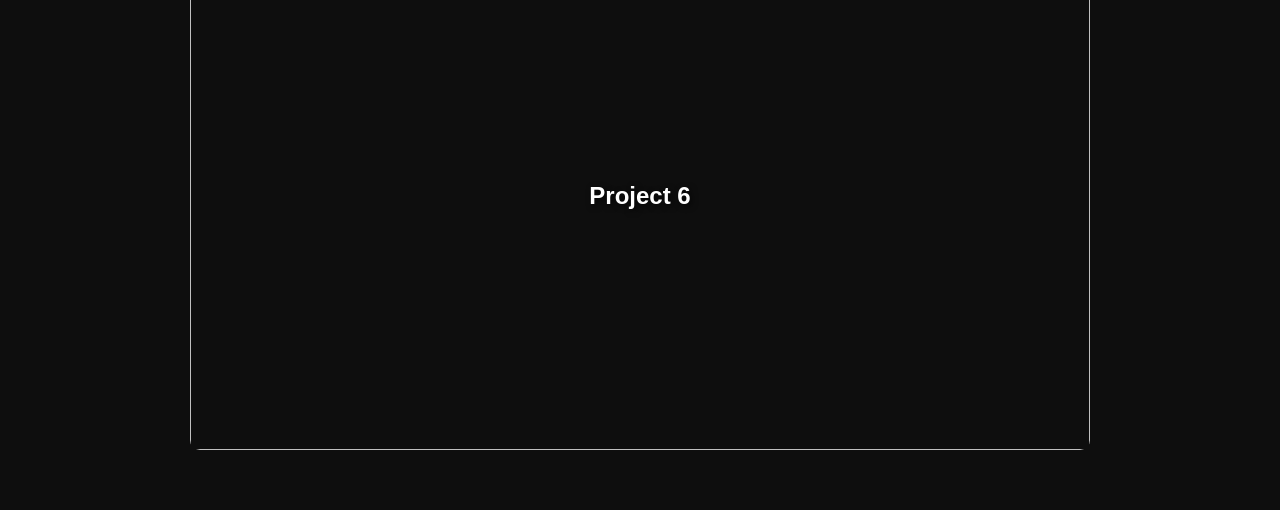
==== commit 2a9916a6: "Update index.html" ====
--- a/index.html
+++ b/index.html
@@ -16,9 +16,13 @@
                 <li><a href="contact.html">Contact</a></li>
             </ul>
         </div>
-    </nav>
+</nav>
 
 <div class="grid">
+    <section class="about-me">
+        <p>I create video and digital media with a focus on storytelling, pacing, and audience retention. My work ranges from theatre audio-visual production and gallery media to editing short-form and long-form content for online creators. I'm interested in how visual media moves between spaces, from live performance environments to social platforms and digital storytelling. I graduated from RMIT University with a degree in Digital Media, where I developed both the creative and technical skills that shape my work today.</p>
+    </section>
+
     <div 
         class="project"
         data-title="Theater AV production"
@@ -58,8 +62,8 @@
     <div
         class="project"
         data-title="Social Media Editing"
-        data-video="videos/preview4.mp4"
-        data-description="Detailed explanation of this project goes here."
+        data-video=""
+        data-description="experience in editing both short-form and long-form content for social media, collaborating with YouTubers and online creators to produce engaging and platform-specific videos. My work includes creating fast-paced short-form content designed for high engagement as well as longer YouTube videos that require careful pacing, storytelling, and audience retention. "
         data-gallery="images/thumbnail4.jpg"
     >
         <img src="images/thumbnail4.jpg" alt="Project Thumbnail" />
@@ -71,7 +75,7 @@
         class="project"
         data-title="Red Gallery Internship"
         data-video="videos/preview5.mp4"
-        data-description="Detailed explanation of this project goes here."
+        data-description="During my internship with Red Gallery I worked on quality control (QC) for artist showreels submitted to the Red Salon exhibition. This included reviewing video submissions, ensuring they met the gallery’s technical standards, and performing audio editing and normalisation to maintain consistent sound levels across different works. I also helped produce media for the gallery by filming opening night events and creating content for social media, documenting exhibitions and helping promote the gallery’s activities to a wider audience.."
         data-gallery="images/thumbnail5.jpg"
     >
         <img src="images/thumbnail5.jpg" alt="Project Thumbnail" />
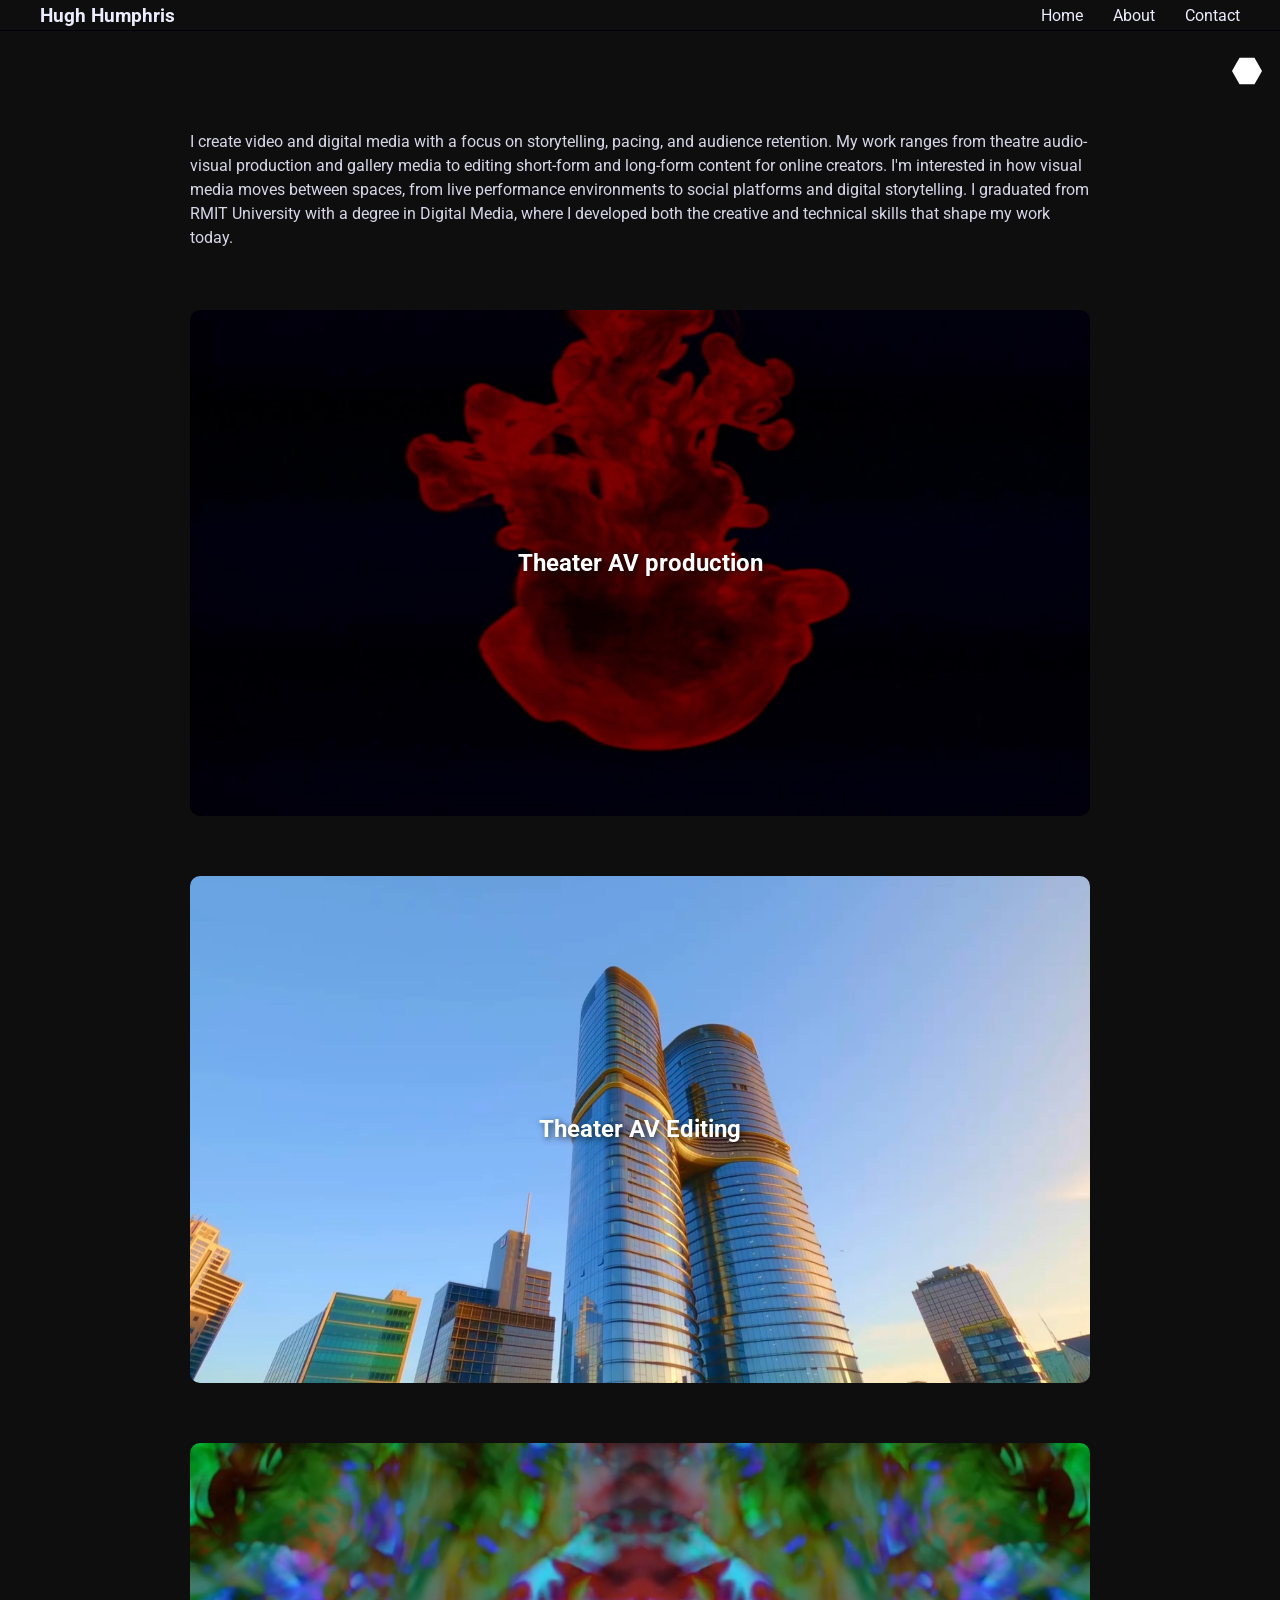
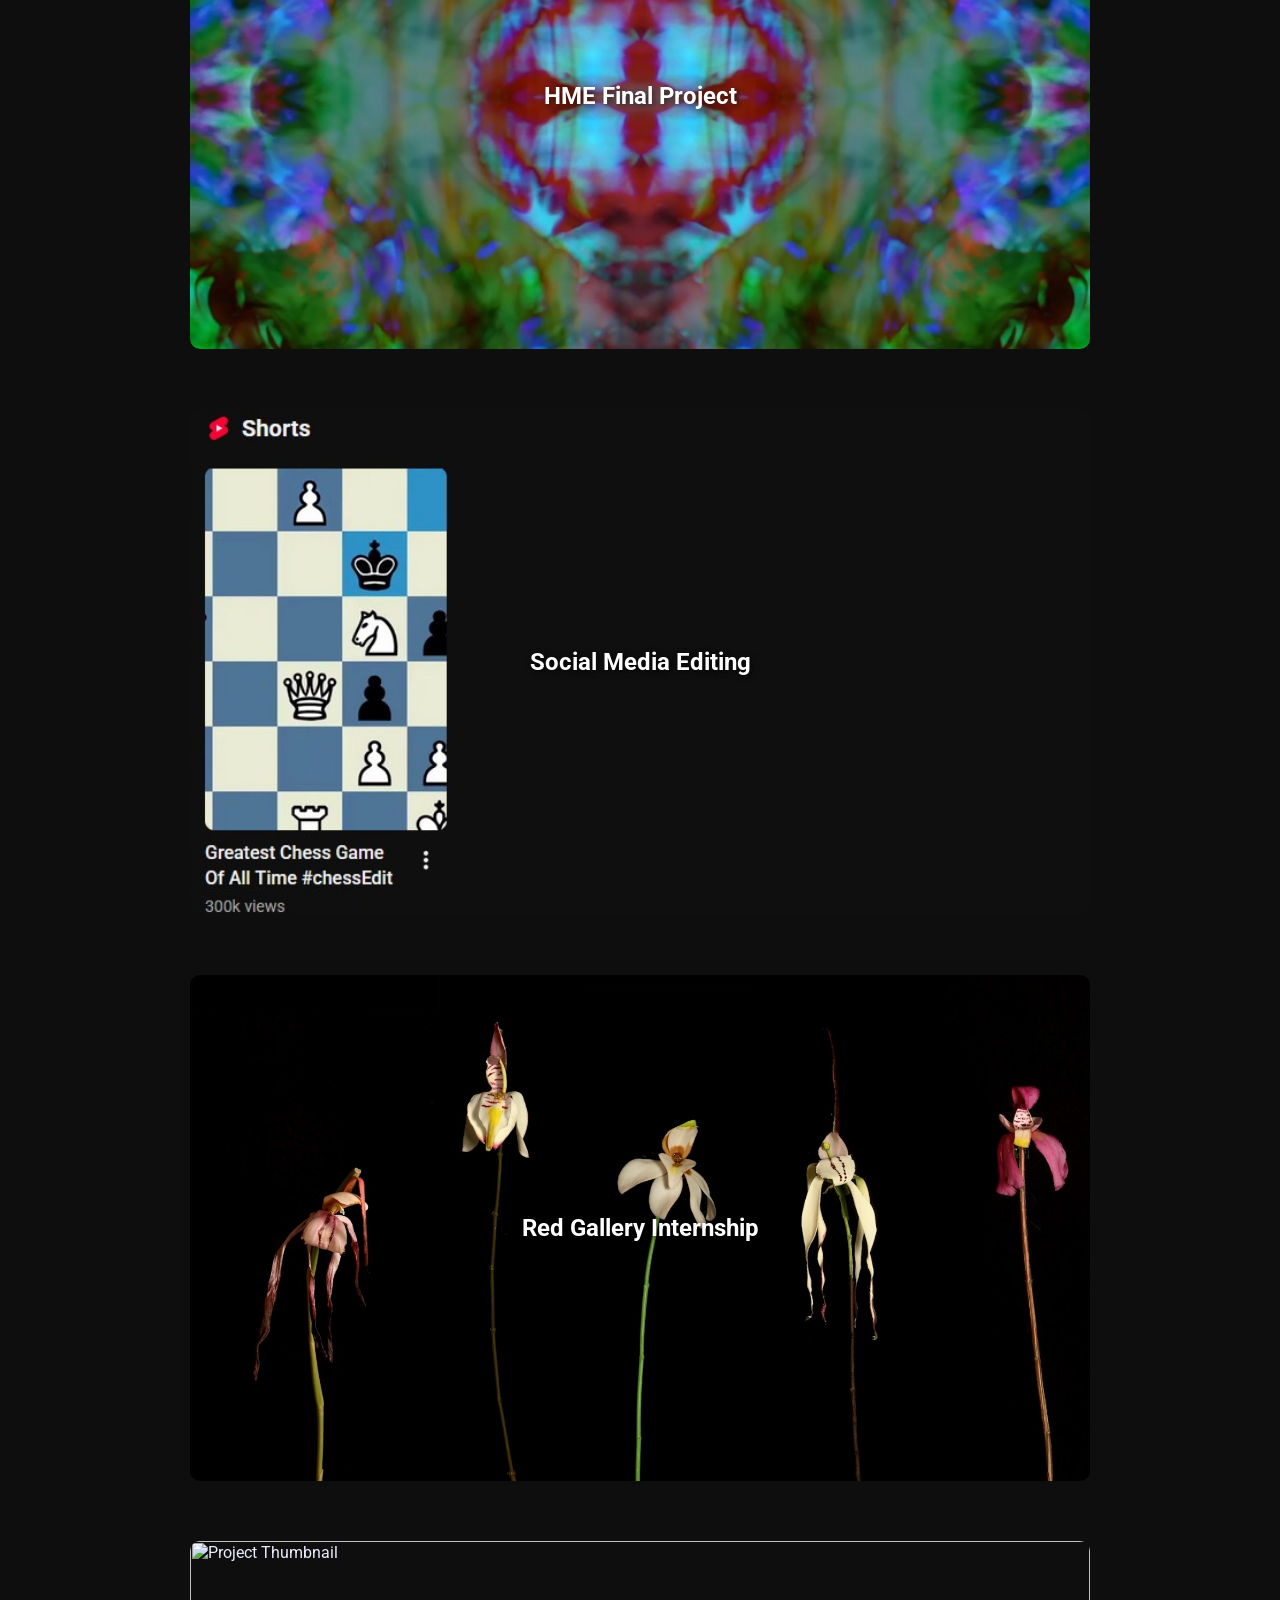
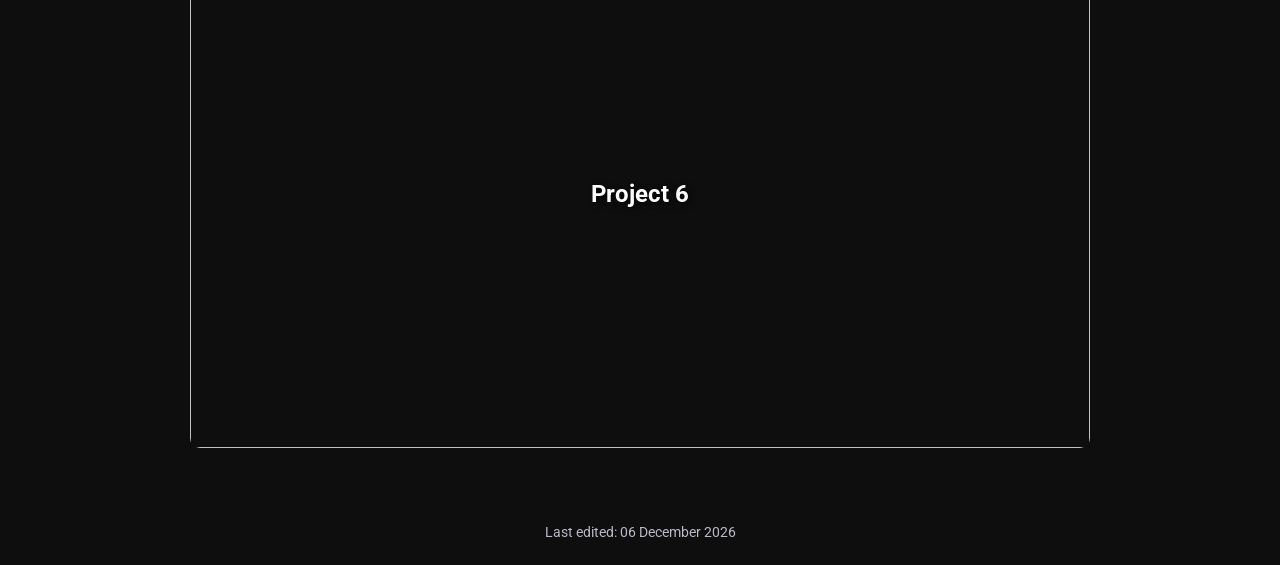
==== commit b83936cc: "Add files via upload" ====
--- a/index.html
+++ b/index.html
@@ -12,14 +12,14 @@
             <div class="nav-logo">Hugh Humphris</div>
             <ul class="nav-links">
                 <li><a href="index.html">Home</a></li>
-                <li><a href="about.html">About</a></li>
-                <li><a href="contact.html">Contact</a></li>
+                <li><a href="#about">About</a></li>
+                <li><a id="contact-link" href="#">Contact</a></li>
             </ul>
         </div>
 </nav>
 
 <div class="grid">
-    <section class="about-me">
+    <section id="about" class="about-me">
         <p>I create video and digital media with a focus on storytelling, pacing, and audience retention. My work ranges from theatre audio-visual production and gallery media to editing short-form and long-form content for online creators. I'm interested in how visual media moves between spaces, from live performance environments to social platforms and digital storytelling. I graduated from RMIT University with a degree in Digital Media, where I developed both the creative and technical skills that shape my work today.</p>
     </section>
 
@@ -85,7 +85,7 @@
 
     <div
         class="project"
-        data-title="Project 6"
+        data-title="Under construction"
         data-video="videos/preview6.mp4"
         data-description="Detailed explanation of this project goes here."
         data-gallery="images/thumbnail5.jpg"
@@ -93,6 +93,28 @@
         <img src="images/thumbnail6.jpg" alt="Project Thumbnail" />
         <video src="videos/preview6.mp4" muted loop></video>
         <div class="project-title">Project 6</div>
+    </div>
+</div>
+
+<div id="contact-modal" class="modal" aria-hidden="true">
+    <div class="modal-content contact-modal-content">
+        <button id="contact-modal-close" class="modal-close" type="button" aria-label="Close contact form">&times;</button>
+        <h2>Contact</h2>
+        <p>If you want to work together, send a message here.</p>
+
+        <form id="contact-form" class="contact-form" data-recipient="humphrishugh@gmail.com" novalidate>
+            <label for="contact-name">Name</label>
+            <input id="contact-name" name="name" type="text" required />
+
+            <label for="contact-email">Email</label>
+            <input id="contact-email" name="email" type="email" required />
+
+            <label for="contact-message">Message</label>
+            <textarea id="contact-message" name="message" rows="5" required></textarea>
+
+            <button type="submit">Send</button>
+            <p id="contact-status" role="status" aria-live="polite"></p>
+        </form>
     </div>
 </div>
 
@@ -126,6 +148,11 @@
     <p id="lightbox-caption" hidden></p>
 </div>
 
+<button id="fun-hex-button" class="fun-hex-button" type="button" aria-label="Fun button"></button>
+<footer class="site-footer">
+    Last edited: <span id="last-edited-date"></span>
+</footer>
+
 <script src="script.js"></script>
 
 </body>
--- a/style.css
+++ b/style.css
@@ -1,76 +1,91 @@
-body {
-    margin: 0;
-    font-family: Arial, sans-serif;
-    background: #0e0e0e;
-    color: #ececff;
-    padding-top: 70px;
-}
-
-.navbar {
-    position: fixed;
-    top: 0;
-    left: 0;
-    width: 100%;
-    height: 30px;
-    background: #0e0e0e;
-    z-index: 1000;
-    border-bottom: 1px solid #03000f;
-}
-
-.nav-container {
-    max-width: 1400px;
-    margin: 0 auto;
-    height: 100%;
-    padding: 0 40px;
-    display: flex;
-    align-items: center;
-    justify-content: space-between;
-}
-
-.nav-logo {
-    font-size: 1.2rem;
-    font-weight: bold;
-    color: #ececff;
-}
-
-.nav-links {
-    list-style: none;
-    display: flex;
-    gap: 30px;
-    margin: 0;
-    padding: 0;
-}
-
-.nav-links a {
-    color: #ececff;
-    text-decoration: none;
-    font-size: 1rem;
-    position: relative;
-}
-
-.nav-links a::after {
-    content: '';
-    position: absolute;
-    left: 0;
-    bottom: -6px;
-    width: 0;
-    height: 2px;
-    background: #000000;
-    transition: width 0.3s ease;
-}
-
-.nav-links a:hover::after {
-    width: 100%;
-}
-
-
-header {
-    padding: 40px 20px 20px 20px;
-    text-align: center;
-    font-size: 3rem;
-    font-weight: bold;
-}
-
+@import url('https://fonts.googleapis.com/css2?family=Roboto:wght@300;400;500;700&display=swap');
+
+body {
+    margin: 0;
+    font-family: 'Roboto', sans-serif;
+    background: #0e0e0e;
+    color: #ececff;
+    padding-top: 70px;
+}
+
+.navbar {
+    position: fixed;
+    top: 0;
+    left: 0;
+    width: 100%;
+    height: 30px;
+    background: #0e0e0e;
+    z-index: 1000;
+    border-bottom: 1px solid #03000f;
+}
+
+.nav-container {
+    max-width: 1400px;
+    margin: 0 auto;
+    height: 100%;
+    padding: 0 40px;
+    display: flex;
+    align-items: center;
+    justify-content: space-between;
+}
+
+.nav-logo {
+    font-size: 1.2rem;
+    font-weight: bold;
+    color: #ececff;
+}
+
+.nav-links {
+    list-style: none;
+    display: flex;
+    gap: 30px;
+    margin: 0;
+    padding: 0;
+}
+
+.nav-links a {
+    color: #ececff;
+    text-decoration: none;
+    font-size: 1rem;
+    position: relative;
+}
+
+.nav-links a::after {
+    content: '';
+    position: absolute;
+    left: 0;
+    bottom: -6px;
+    width: 0;
+    height: 2px;
+    background: #000000;
+    transition: width 0.3s ease;
+}
+
+.nav-links a:hover::after {
+    width: 100%;
+}
+
+
+header {
+    padding: 40px 20px 20px 20px;
+    text-align: center;
+    font-size: 3rem;
+    font-weight: bold;
+}
+
+.about-me {
+    grid-column: 1 / -1;
+    margin: 0;
+    padding: 0;
+}
+
+.about-me p {
+    margin: 0;
+    font-size: 1rem;
+    line-height: 1.5;
+    color: #d6d6e8;
+}
+
 .grid {
     display: grid;
     grid-template-columns: repeat(2, minmax(280px, 600px));
@@ -80,6 +95,55 @@
     padding: 60px 40px;
 }
 
+.contact-form {
+    display: flex;
+    flex-direction: column;
+    gap: 10px;
+}
+
+.contact-form label {
+    font-size: 0.95rem;
+}
+
+.contact-form input,
+.contact-form textarea {
+    width: 100%;
+    box-sizing: border-box;
+    border: 1px solid #2e2e38;
+    border-radius: 8px;
+    background: #16161f;
+    color: #ececff;
+    padding: 12px;
+    font: inherit;
+}
+
+.contact-form textarea {
+    resize: vertical;
+    min-height: 130px;
+}
+
+.contact-form button {
+    align-self: flex-start;
+    padding: 10px 18px;
+    border: 1px solid #ececff;
+    border-radius: 8px;
+    background: transparent;
+    color: #ececff;
+    font: inherit;
+    cursor: pointer;
+}
+
+.contact-form button:hover {
+    background: #ececff;
+    color: #0e0e0e;
+}
+
+#contact-status {
+    margin: 4px 0 0;
+    min-height: 1.2em;
+    color: #9dd39a;
+}
+
 .project {
     position: relative;
     width: 100%;
@@ -89,66 +153,66 @@
     cursor: pointer;
     transition: transform 0.3s ease;
 }
-
-.project:hover {
-    transform: scale(1.05);
-}
-
-.project img,
-.project video {
-    position: absolute;
-    top: 0;
-    left: 0;
-    width: 100%;
-    height: 100%;
-    object-fit: cover;
-    display: block;
-}
-
-.project video {
-    opacity: 0;
-    transition: opacity 0.3s ease;
-    z-index: 2;
-    background: #000;
-}
-
-.project:hover video {
-    opacity: 1;
-}
-
-.project-title {
-    position: absolute;
-    top: 50%;
-    left: 50%;
-    transform: translate(-50%, -50%);
-    font-size: 1.5rem;
-    font-weight: bold;
-    color: #fff;
-    text-align: center;
-    pointer-events: none;
-    text-shadow: 2px 2px 6px rgba(0,0,0,0.7);
-    transition: opacity 1s ease;
-    z-index: 3;
-}
-
-.project:hover .project-title {
-    opacity: 0;
-}
-
-.modal {
-    position: fixed;
-    inset: 0;
-    background: rgba(0, 0, 0, 0.85);
-    display: none;
-    justify-content: center;
-    align-items: center;
-    z-index: 2000;
-}
-
-.modal.active {
-    display: flex;
-}
-
+
+.project:hover {
+    transform: scale(1.05);
+}
+
+.project img,
+.project video {
+    position: absolute;
+    top: 0;
+    left: 0;
+    width: 100%;
+    height: 100%;
+    object-fit: cover;
+    display: block;
+}
+
+.project video {
+    opacity: 0;
+    transition: opacity 0.3s ease;
+    z-index: 2;
+    background: #000;
+}
+
+.project:hover video {
+    opacity: 1;
+}
+
+.project-title {
+    position: absolute;
+    top: 50%;
+    left: 50%;
+    transform: translate(-50%, -50%);
+    font-size: 1.5rem;
+    font-weight: bold;
+    color: #fff;
+    text-align: center;
+    pointer-events: none;
+    text-shadow: 2px 2px 6px rgba(0,0,0,0.7);
+    transition: opacity 1s ease;
+    z-index: 3;
+}
+
+.project:hover .project-title {
+    opacity: 0;
+}
+
+.modal {
+    position: fixed;
+    inset: 0;
+    background: rgba(0, 0, 0, 0.85);
+    display: none;
+    justify-content: center;
+    align-items: center;
+    z-index: 2000;
+}
+
+.modal.active {
+    display: flex;
+}
+
 .modal-content {
     background: #111;
     width: 84%;
@@ -158,12 +222,16 @@
     overflow-y: auto;
     border-radius: 12px;
     position: relative;
-}
-
-.modal-content h2 {
-    margin-top: 0;
-}
-
+}
+
+.contact-modal-content {
+    max-width: 640px;
+}
+
+.modal-content h2 {
+    margin-top: 0;
+}
+
 .modal-content video {
     width: 100%;
     margin: 20px 0;
@@ -237,14 +305,14 @@
 .modal-close {
     position: absolute;
     top: 15px;
-    right: 20px;
-    font-size: 2rem;
-    background: none;
-    border: none;
-    color: #fff;
-    cursor: pointer;
-}
-
+    right: 20px;
+    font-size: 2rem;
+    background: none;
+    border: none;
+    color: #fff;
+    cursor: pointer;
+}
+
 body.modal-open {
     overflow: hidden;
 }
@@ -297,6 +365,74 @@
     line-height: 1.4;
 }
 
+.fun-hex-button {
+    position: fixed;
+    right: 18px;
+    top: 56px;
+    width: 30px;
+    height: 30px;
+    border: 0;
+    padding: 0;
+    background: #fff;
+    clip-path: polygon(25% 6%, 75% 6%, 100% 50%, 75% 94%, 25% 94%, 0 50%);
+    box-shadow: 0 0 12px rgba(255, 255, 255, 0.45);
+    cursor: pointer;
+    z-index: 3500;
+}
+
+.site-footer {
+    width: 100%;
+    padding: 16px 12px 24px;
+    box-sizing: border-box;
+    text-align: center;
+    color: #b9b9c9;
+    font-size: 0.9rem;
+}
+
+.fun-hex-button.spin {
+    animation: hex-spin 0.6s ease;
+}
+
+.fun-hex-button.spin-fast {
+    animation: hex-spin-fast 1.9s cubic-bezier(0.14, 0.78, 0.16, 1);
+}
+
+.fun-spark {
+    position: fixed;
+    width: var(--spark-size, 4px);
+    height: var(--spark-size, 4px);
+    border-radius: 50%;
+    background: #fff;
+    box-shadow: 0 0 8px rgba(255, 255, 255, 0.9);
+    pointer-events: none;
+    z-index: 3600;
+    animation: spark-burst var(--spark-duration, 1.2s) ease-out forwards;
+}
+
+@keyframes hex-spin {
+    from { transform: rotate(0deg) scale(1); }
+    to { transform: rotate(360deg) scale(1.05); }
+}
+
+@keyframes hex-spin-fast {
+    0% { transform: rotate(0deg) scale(1); }
+    25% { transform: rotate(150deg) scale(1.12); }
+    55% { transform: rotate(1260deg) scale(1.25); }
+    78% { transform: rotate(1760deg) scale(1.06); }
+    100% { transform: rotate(1800deg) scale(1); }
+}
+
+@keyframes spark-burst {
+    from {
+        transform: translate(0, 0) scale(1);
+        opacity: 1;
+    }
+    to {
+        transform: translate(var(--dx), var(--dy)) scale(0.3);
+        opacity: 0;
+    }
+}
+
 @media (max-width: 1320px) {
     .grid {
         grid-template-columns: minmax(280px, 900px);
@@ -322,9 +458,17 @@
         column-gap: 0;
     }
 
+    .about-me {
+        margin-top: 10px;
+    }
+
     .modal-content {
         width: calc(100% - 24px);
         padding: 24px 16px;
     }
-}
-
+
+    .fun-hex-button {
+        top: 64px;
+        right: 12px;
+    }
+}
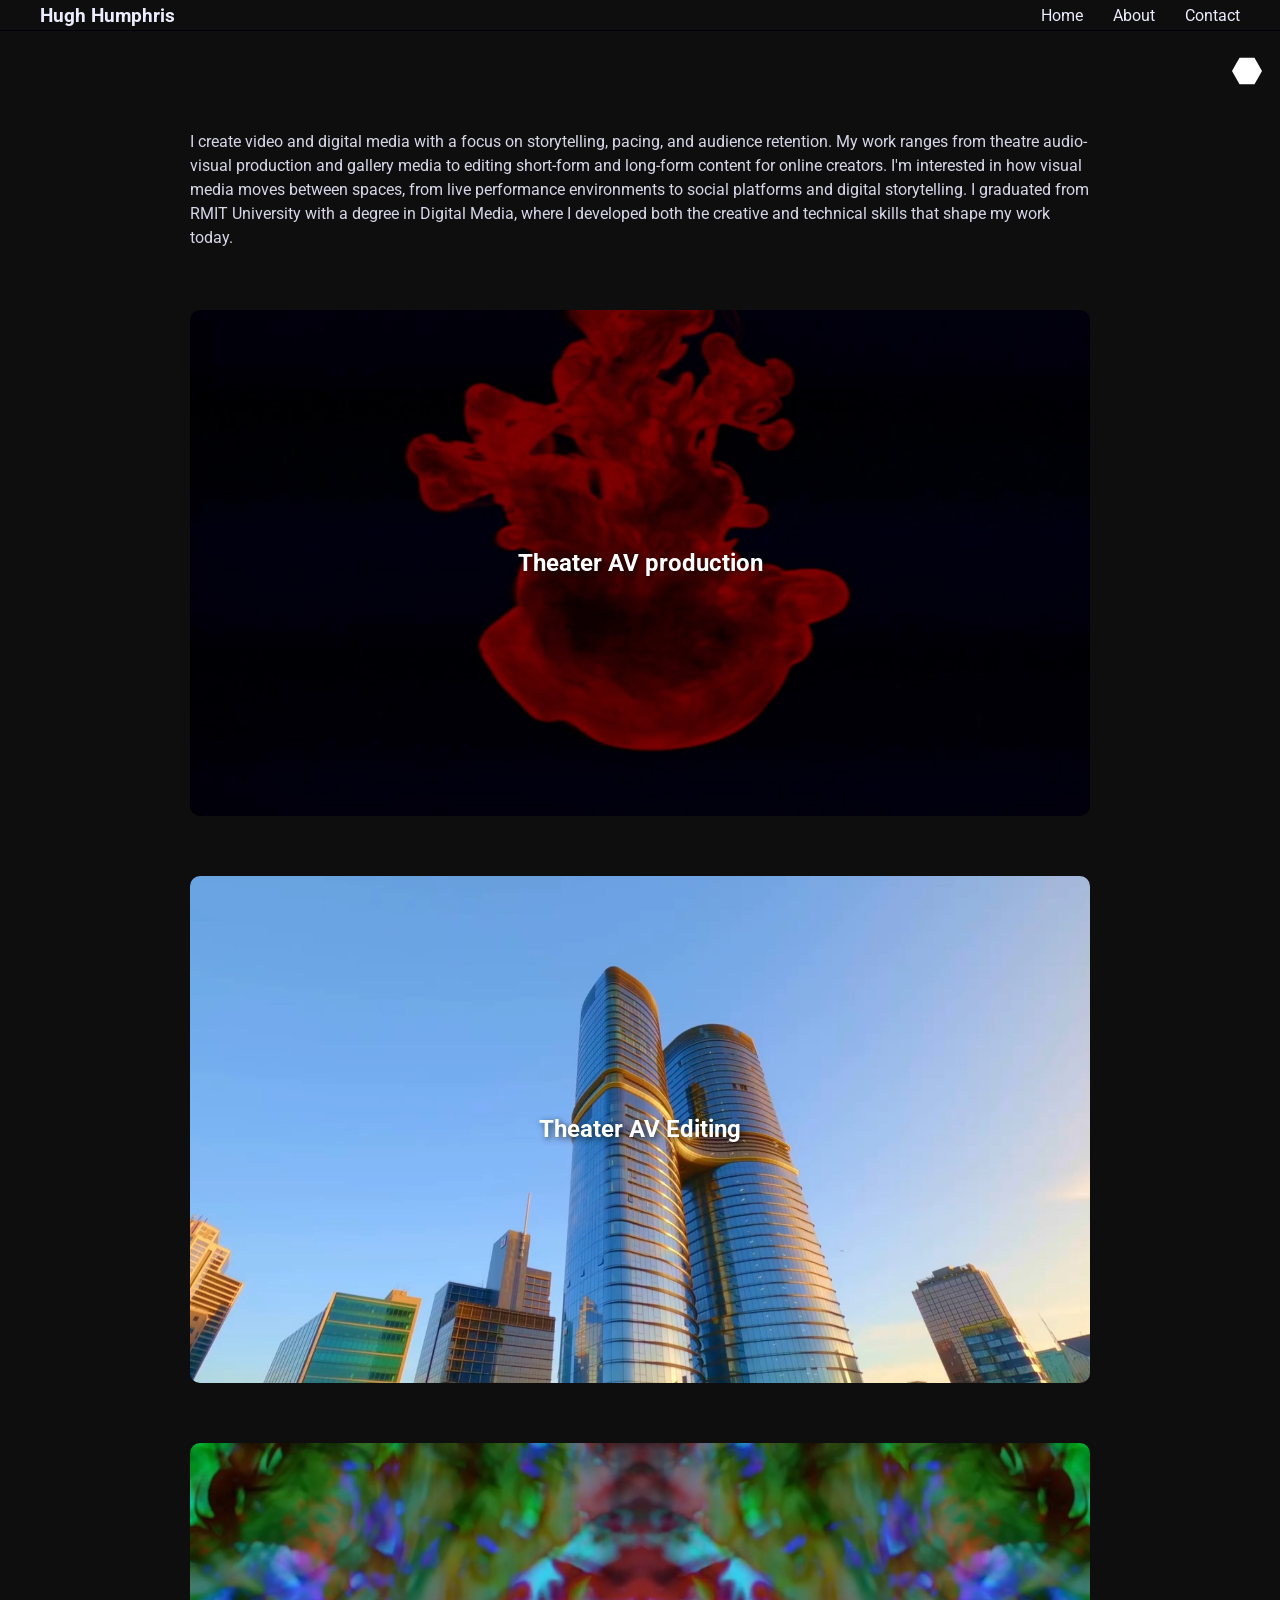
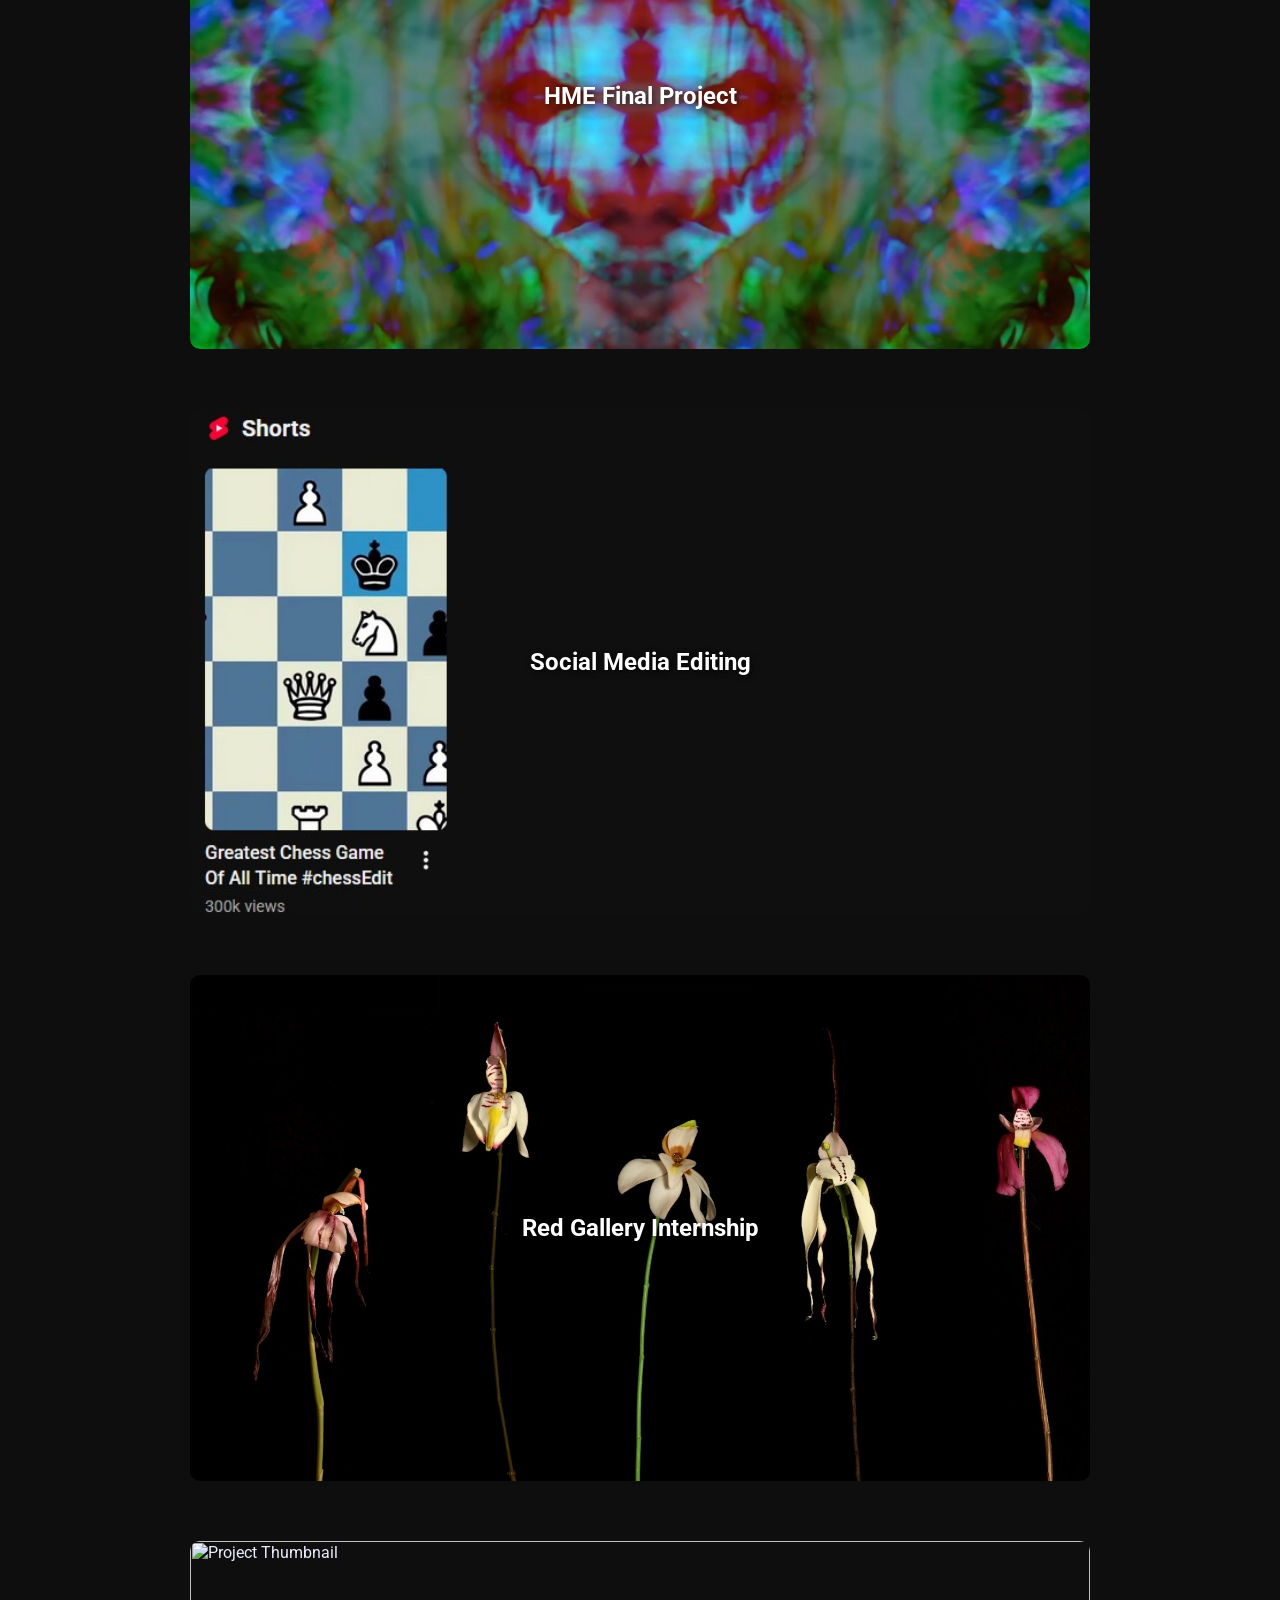
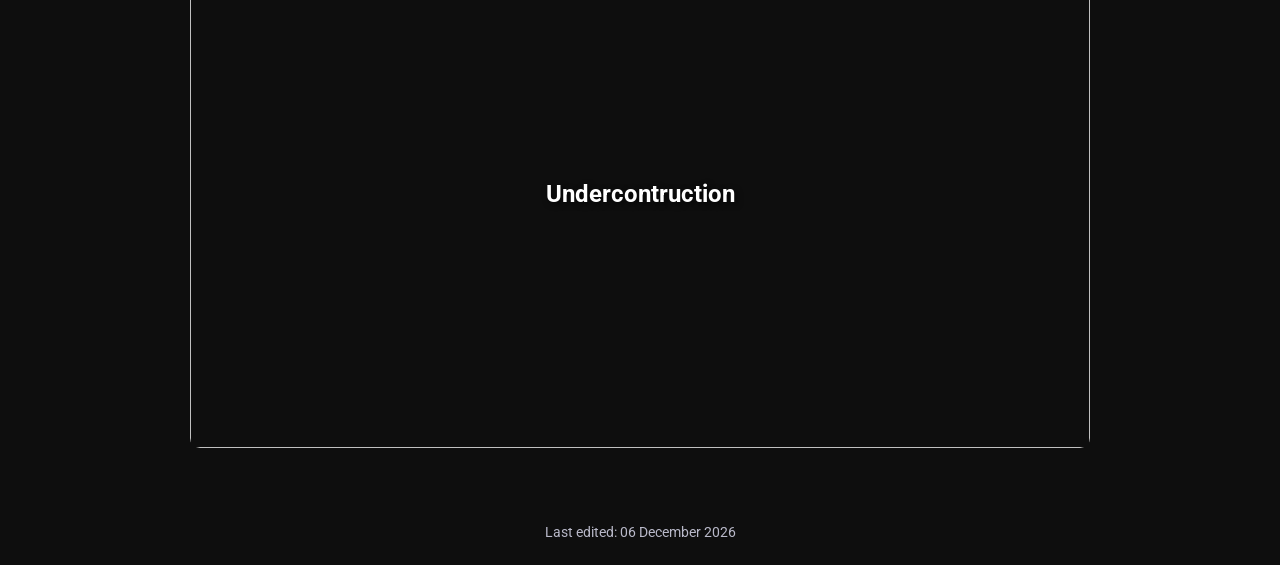
==== commit 8588b3f2: "Add files via upload" ====
--- a/index.html
+++ b/index.html
@@ -84,15 +84,16 @@
     </div>
 
     <div
-        class="project"
-        data-title="Under construction"
+        class="project project-underconstruction"
+        data-title="Undercontruction"
         data-video="videos/preview6.mp4"
         data-description="Detailed explanation of this project goes here."
         data-gallery="images/thumbnail5.jpg"
     >
         <img src="images/thumbnail6.jpg" alt="Project Thumbnail" />
         <video src="videos/preview6.mp4" muted loop></video>
-        <div class="project-title">Project 6</div>
+        <div class="project-title">Undercontruction</div>
+        <div class="project-cog" aria-hidden="true">⚙</div>
     </div>
 </div>
 
--- a/style.css
+++ b/style.css
@@ -199,6 +199,31 @@
     opacity: 0;
 }
 
+.project-cog {
+    position: absolute;
+    top: 50%;
+    left: 50%;
+    transform: translate(-50%, -50%) scale(0.7);
+    font-size: 2.6rem;
+    color: #fff;
+    opacity: 0;
+    z-index: 4;
+    pointer-events: none;
+    text-shadow: 0 0 10px rgba(255, 255, 255, 0.5);
+    transition: opacity 0.2s ease, transform 0.2s ease;
+}
+
+.project-underconstruction:hover .project-cog {
+    opacity: 1;
+    transform: translate(-50%, -50%) scale(1);
+    animation: cog-spin 1s linear infinite;
+}
+
+@keyframes cog-spin {
+    from { transform: translate(-50%, -50%) scale(1) rotate(0deg); }
+    to { transform: translate(-50%, -50%) scale(1) rotate(360deg); }
+}
+
 .modal {
     position: fixed;
     inset: 0;
